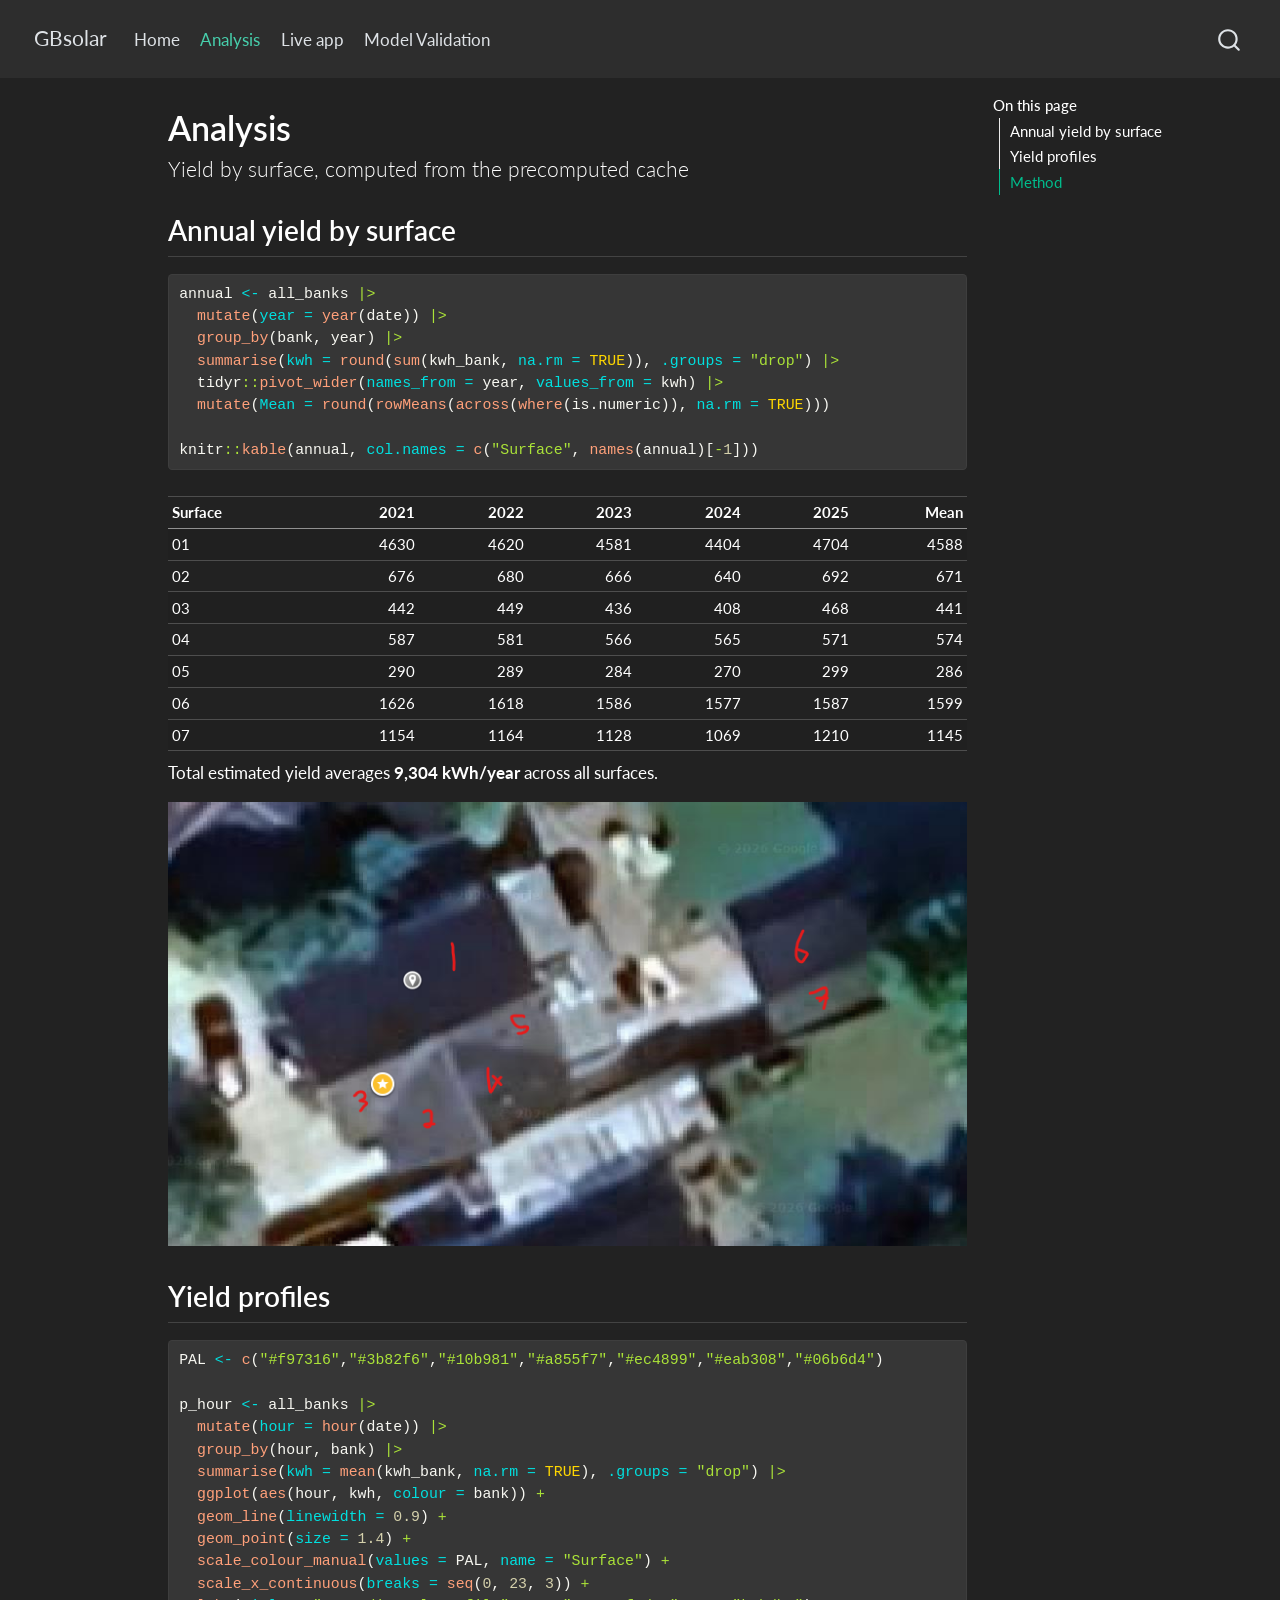
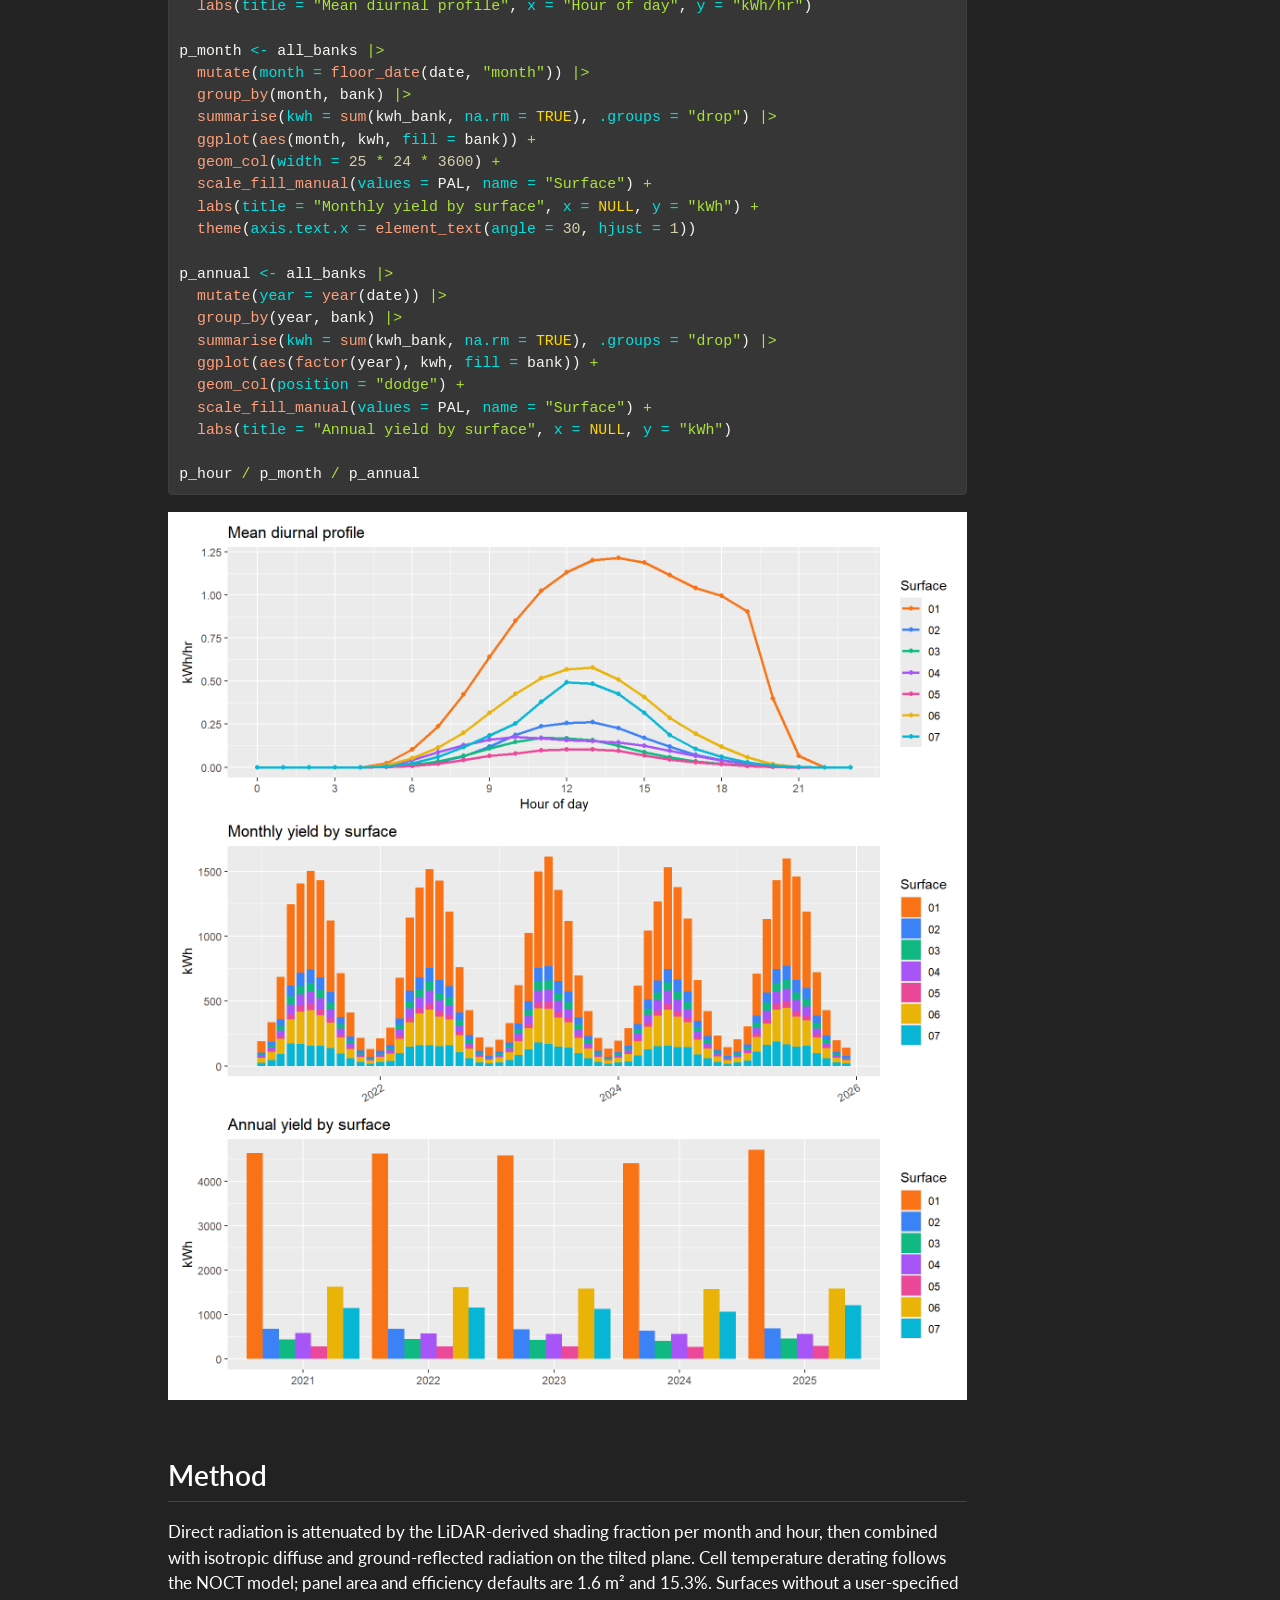
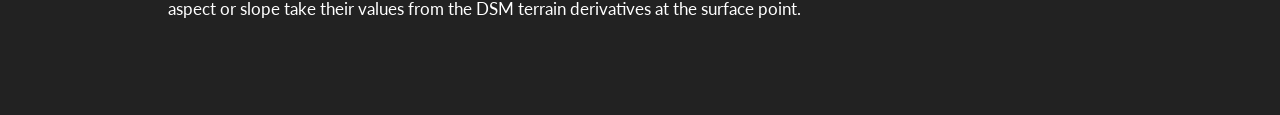
==== analysis.html @ 6edd5e66 "Built site for gh-pages" ====
<!DOCTYPE html>
<html xmlns="http://www.w3.org/1999/xhtml" lang="en" xml:lang="en"><head>

<meta charset="utf-8">
<meta name="generator" content="quarto-1.8.25">

<meta name="viewport" content="width=device-width, initial-scale=1.0, user-scalable=yes">


<title>Analysis – GBsolar</title>
<style>
code{white-space: pre-wrap;}
span.smallcaps{font-variant: small-caps;}
div.columns{display: flex; gap: min(4vw, 1.5em);}
div.column{flex: auto; overflow-x: auto;}
div.hanging-indent{margin-left: 1.5em; text-indent: -1.5em;}
ul.task-list{list-style: none;}
ul.task-list li input[type="checkbox"] {
  width: 0.8em;
  margin: 0 0.8em 0.2em -1em; /* quarto-specific, see https://github.com/quarto-dev/quarto-cli/issues/4556 */ 
  vertical-align: middle;
}
/* CSS for syntax highlighting */
html { -webkit-text-size-adjust: 100%; }
pre > code.sourceCode { white-space: pre; position: relative; }
pre > code.sourceCode > span { display: inline-block; line-height: 1.25; }
pre > code.sourceCode > span:empty { height: 1.2em; }
.sourceCode { overflow: visible; }
code.sourceCode > span { color: inherit; text-decoration: inherit; }
div.sourceCode { margin: 1em 0; }
pre.sourceCode { margin: 0; }
@media screen {
div.sourceCode { overflow: auto; }
}
@media print {
pre > code.sourceCode { white-space: pre-wrap; }
pre > code.sourceCode > span { text-indent: -5em; padding-left: 5em; }
}
pre.numberSource code
  { counter-reset: source-line 0; }
pre.numberSource code > span
  { position: relative; left: -4em; counter-increment: source-line; }
pre.numberSource code > span > a:first-child::before
  { content: counter(source-line);
    position: relative; left: -1em; text-align: right; vertical-align: baseline;
    border: none; display: inline-block;
    -webkit-touch-callout: none; -webkit-user-select: none;
    -khtml-user-select: none; -moz-user-select: none;
    -ms-user-select: none; user-select: none;
    padding: 0 4px; width: 4em;
  }
pre.numberSource { margin-left: 3em;  padding-left: 4px; }
div.sourceCode
  {   }
@media screen {
pre > code.sourceCode > span > a:first-child::before { text-decoration: underline; }
}
</style>


<script src="site_libs/quarto-nav/quarto-nav.js"></script>
<script src="site_libs/quarto-nav/headroom.min.js"></script>
<script src="site_libs/clipboard/clipboard.min.js"></script>
<script src="site_libs/quarto-search/autocomplete.umd.js"></script>
<script src="site_libs/quarto-search/fuse.min.js"></script>
<script src="site_libs/quarto-search/quarto-search.js"></script>
<meta name="quarto:offset" content="./">
<script src="site_libs/quarto-html/quarto.js" type="module"></script>
<script src="site_libs/quarto-html/tabsets/tabsets.js" type="module"></script>
<script src="site_libs/quarto-html/axe/axe-check.js" type="module"></script>
<script src="site_libs/quarto-html/popper.min.js"></script>
<script src="site_libs/quarto-html/tippy.umd.min.js"></script>
<script src="site_libs/quarto-html/anchor.min.js"></script>
<link href="site_libs/quarto-html/tippy.css" rel="stylesheet">
<link href="site_libs/quarto-html/quarto-syntax-highlighting-dark-707d8167ce6003fca903bfe2be84ab7f.css" rel="stylesheet" id="quarto-text-highlighting-styles">
<script src="site_libs/bootstrap/bootstrap.min.js"></script>
<link href="site_libs/bootstrap/bootstrap-icons.css" rel="stylesheet">
<link href="site_libs/bootstrap/bootstrap-c72ff888e19c609265736fd5c18e5ae4.min.css" rel="stylesheet" append-hash="true" id="quarto-bootstrap" data-mode="dark">
<script id="quarto-search-options" type="application/json">{
  "location": "navbar",
  "copy-button": false,
  "collapse-after": 3,
  "panel-placement": "end",
  "type": "overlay",
  "limit": 50,
  "keyboard-shortcut": [
    "f",
    "/",
    "s"
  ],
  "show-item-context": false,
  "language": {
    "search-no-results-text": "No results",
    "search-matching-documents-text": "matching documents",
    "search-copy-link-title": "Copy link to search",
    "search-hide-matches-text": "Hide additional matches",
    "search-more-match-text": "more match in this document",
    "search-more-matches-text": "more matches in this document",
    "search-clear-button-title": "Clear",
    "search-text-placeholder": "",
    "search-detached-cancel-button-title": "Cancel",
    "search-submit-button-title": "Submit",
    "search-label": "Search"
  }
}</script>


</head>

<body class="nav-fixed quarto-light">

<div id="quarto-search-results"></div>
  <header id="quarto-header" class="headroom fixed-top">
    <nav class="navbar navbar-expand-lg " data-bs-theme="dark">
      <div class="navbar-container container-fluid">
      <div class="navbar-brand-container mx-auto">
    <a href="./index.html" class="navbar-brand navbar-brand-logo">
    </a>
    <a class="navbar-brand" href="./index.html">
    <span class="navbar-title">GBsolar</span>
    </a>
  </div>
            <div id="quarto-search" class="" title="Search"></div>
          <button class="navbar-toggler" type="button" data-bs-toggle="collapse" data-bs-target="#navbarCollapse" aria-controls="navbarCollapse" role="menu" aria-expanded="false" aria-label="Toggle navigation" onclick="if (window.quartoToggleHeadroom) { window.quartoToggleHeadroom(); }">
  <span class="navbar-toggler-icon"></span>
</button>
          <div class="collapse navbar-collapse" id="navbarCollapse">
            <ul class="navbar-nav navbar-nav-scroll me-auto">
  <li class="nav-item">
    <a class="nav-link" href="./index.html"> 
<span class="menu-text">Home</span></a>
  </li>  
  <li class="nav-item">
    <a class="nav-link active" href="./analysis.html" aria-current="page"> 
<span class="menu-text">Analysis</span></a>
  </li>  
  <li class="nav-item">
    <a class="nav-link" href="./app.html"> 
<span class="menu-text">Live app</span></a>
  </li>  
  <li class="nav-item">
    <a class="nav-link" href="./validation.qmd"> 
<span class="menu-text">Model Validation</span></a>
  </li>  
</ul>
          </div> <!-- /navcollapse -->
            <div class="quarto-navbar-tools">
</div>
      </div> <!-- /container-fluid -->
    </nav>
</header>
<!-- content -->
<div id="quarto-content" class="quarto-container page-columns page-rows-contents page-layout-article page-navbar">
<!-- sidebar -->
<!-- margin-sidebar -->
    <div id="quarto-margin-sidebar" class="sidebar margin-sidebar">
        <nav id="TOC" role="doc-toc" class="toc-active">
    <h2 id="toc-title">On this page</h2>
   
  <ul class="collapse">
  <li><a href="#annual-yield-by-surface" id="toc-annual-yield-by-surface" class="nav-link active" data-scroll-target="#annual-yield-by-surface">Annual yield by surface</a></li>
  <li><a href="#yield-profiles" id="toc-yield-profiles" class="nav-link" data-scroll-target="#yield-profiles">Yield profiles</a></li>
  <li><a href="#method" id="toc-method" class="nav-link" data-scroll-target="#method">Method</a></li>
  </ul>
</nav>
    </div>
<!-- main -->
<main class="content" id="quarto-document-content">

<header id="title-block-header" class="quarto-title-block default">
<div class="quarto-title">
<h1 class="title">Analysis</h1>
<p class="subtitle lead">Yield by surface, computed from the precomputed cache</p>
</div>



<div class="quarto-title-meta">

    
  
    
  </div>
  


</header>


<section id="annual-yield-by-surface" class="level2">
<h2 class="anchored" data-anchor-id="annual-yield-by-surface">Annual yield by surface</h2>
<div class="cell">
<div class="code-copy-outer-scaffold"><div class="sourceCode cell-code" id="cb1"><pre class="sourceCode r code-with-copy"><code class="sourceCode r"><span id="cb1-1"><a href="#cb1-1" aria-hidden="true" tabindex="-1"></a>annual <span class="ot">&lt;-</span> all_banks <span class="sc">|&gt;</span></span>
<span id="cb1-2"><a href="#cb1-2" aria-hidden="true" tabindex="-1"></a>  <span class="fu">mutate</span>(<span class="at">year =</span> <span class="fu">year</span>(date)) <span class="sc">|&gt;</span></span>
<span id="cb1-3"><a href="#cb1-3" aria-hidden="true" tabindex="-1"></a>  <span class="fu">group_by</span>(bank, year) <span class="sc">|&gt;</span></span>
<span id="cb1-4"><a href="#cb1-4" aria-hidden="true" tabindex="-1"></a>  <span class="fu">summarise</span>(<span class="at">kwh =</span> <span class="fu">round</span>(<span class="fu">sum</span>(kwh_bank, <span class="at">na.rm =</span> <span class="cn">TRUE</span>)), <span class="at">.groups =</span> <span class="st">"drop"</span>) <span class="sc">|&gt;</span></span>
<span id="cb1-5"><a href="#cb1-5" aria-hidden="true" tabindex="-1"></a>  tidyr<span class="sc">::</span><span class="fu">pivot_wider</span>(<span class="at">names_from =</span> year, <span class="at">values_from =</span> kwh) <span class="sc">|&gt;</span></span>
<span id="cb1-6"><a href="#cb1-6" aria-hidden="true" tabindex="-1"></a>  <span class="fu">mutate</span>(<span class="at">Mean =</span> <span class="fu">round</span>(<span class="fu">rowMeans</span>(<span class="fu">across</span>(<span class="fu">where</span>(is.numeric)), <span class="at">na.rm =</span> <span class="cn">TRUE</span>)))</span>
<span id="cb1-7"><a href="#cb1-7" aria-hidden="true" tabindex="-1"></a></span>
<span id="cb1-8"><a href="#cb1-8" aria-hidden="true" tabindex="-1"></a>knitr<span class="sc">::</span><span class="fu">kable</span>(annual, <span class="at">col.names =</span> <span class="fu">c</span>(<span class="st">"Surface"</span>, <span class="fu">names</span>(annual)[<span class="sc">-</span><span class="dv">1</span>]))</span></code></pre></div><button title="Copy to Clipboard" class="code-copy-button"><i class="bi"></i></button></div>
<div class="cell-output-display">
<table class="caption-top table table-sm table-striped small">
<thead>
<tr class="header">
<th style="text-align: left;">Surface</th>
<th style="text-align: right;">2021</th>
<th style="text-align: right;">2022</th>
<th style="text-align: right;">2023</th>
<th style="text-align: right;">2024</th>
<th style="text-align: right;">2025</th>
<th style="text-align: right;">Mean</th>
</tr>
</thead>
<tbody>
<tr class="odd">
<td style="text-align: left;">01</td>
<td style="text-align: right;">4630</td>
<td style="text-align: right;">4620</td>
<td style="text-align: right;">4581</td>
<td style="text-align: right;">4404</td>
<td style="text-align: right;">4704</td>
<td style="text-align: right;">4588</td>
</tr>
<tr class="even">
<td style="text-align: left;">02</td>
<td style="text-align: right;">676</td>
<td style="text-align: right;">680</td>
<td style="text-align: right;">666</td>
<td style="text-align: right;">640</td>
<td style="text-align: right;">692</td>
<td style="text-align: right;">671</td>
</tr>
<tr class="odd">
<td style="text-align: left;">03</td>
<td style="text-align: right;">442</td>
<td style="text-align: right;">449</td>
<td style="text-align: right;">436</td>
<td style="text-align: right;">408</td>
<td style="text-align: right;">468</td>
<td style="text-align: right;">441</td>
</tr>
<tr class="even">
<td style="text-align: left;">04</td>
<td style="text-align: right;">587</td>
<td style="text-align: right;">581</td>
<td style="text-align: right;">566</td>
<td style="text-align: right;">565</td>
<td style="text-align: right;">571</td>
<td style="text-align: right;">574</td>
</tr>
<tr class="odd">
<td style="text-align: left;">05</td>
<td style="text-align: right;">290</td>
<td style="text-align: right;">289</td>
<td style="text-align: right;">284</td>
<td style="text-align: right;">270</td>
<td style="text-align: right;">299</td>
<td style="text-align: right;">286</td>
</tr>
<tr class="even">
<td style="text-align: left;">06</td>
<td style="text-align: right;">1626</td>
<td style="text-align: right;">1618</td>
<td style="text-align: right;">1586</td>
<td style="text-align: right;">1577</td>
<td style="text-align: right;">1587</td>
<td style="text-align: right;">1599</td>
</tr>
<tr class="odd">
<td style="text-align: left;">07</td>
<td style="text-align: right;">1154</td>
<td style="text-align: right;">1164</td>
<td style="text-align: right;">1128</td>
<td style="text-align: right;">1069</td>
<td style="text-align: right;">1210</td>
<td style="text-align: right;">1145</td>
</tr>
</tbody>
</table>
</div>
</div>
<p>Total estimated yield averages <strong>9,304 kWh/year</strong> across all surfaces.</p>
<p><img src="sites/bunbury/DAT/roof.png" class="img-fluid"></p>
</section>
<section id="yield-profiles" class="level2">
<h2 class="anchored" data-anchor-id="yield-profiles">Yield profiles</h2>
<div class="cell">
<div class="code-copy-outer-scaffold"><div class="sourceCode cell-code" id="cb2"><pre class="sourceCode r code-with-copy"><code class="sourceCode r"><span id="cb2-1"><a href="#cb2-1" aria-hidden="true" tabindex="-1"></a>PAL <span class="ot">&lt;-</span> <span class="fu">c</span>(<span class="st">"#f97316"</span>,<span class="st">"#3b82f6"</span>,<span class="st">"#10b981"</span>,<span class="st">"#a855f7"</span>,<span class="st">"#ec4899"</span>,<span class="st">"#eab308"</span>,<span class="st">"#06b6d4"</span>)</span>
<span id="cb2-2"><a href="#cb2-2" aria-hidden="true" tabindex="-1"></a></span>
<span id="cb2-3"><a href="#cb2-3" aria-hidden="true" tabindex="-1"></a>p_hour <span class="ot">&lt;-</span> all_banks <span class="sc">|&gt;</span></span>
<span id="cb2-4"><a href="#cb2-4" aria-hidden="true" tabindex="-1"></a>  <span class="fu">mutate</span>(<span class="at">hour =</span> <span class="fu">hour</span>(date)) <span class="sc">|&gt;</span></span>
<span id="cb2-5"><a href="#cb2-5" aria-hidden="true" tabindex="-1"></a>  <span class="fu">group_by</span>(hour, bank) <span class="sc">|&gt;</span></span>
<span id="cb2-6"><a href="#cb2-6" aria-hidden="true" tabindex="-1"></a>  <span class="fu">summarise</span>(<span class="at">kwh =</span> <span class="fu">mean</span>(kwh_bank, <span class="at">na.rm =</span> <span class="cn">TRUE</span>), <span class="at">.groups =</span> <span class="st">"drop"</span>) <span class="sc">|&gt;</span></span>
<span id="cb2-7"><a href="#cb2-7" aria-hidden="true" tabindex="-1"></a>  <span class="fu">ggplot</span>(<span class="fu">aes</span>(hour, kwh, <span class="at">colour =</span> bank)) <span class="sc">+</span></span>
<span id="cb2-8"><a href="#cb2-8" aria-hidden="true" tabindex="-1"></a>  <span class="fu">geom_line</span>(<span class="at">linewidth =</span> <span class="fl">0.9</span>) <span class="sc">+</span></span>
<span id="cb2-9"><a href="#cb2-9" aria-hidden="true" tabindex="-1"></a>  <span class="fu">geom_point</span>(<span class="at">size =</span> <span class="fl">1.4</span>) <span class="sc">+</span></span>
<span id="cb2-10"><a href="#cb2-10" aria-hidden="true" tabindex="-1"></a>  <span class="fu">scale_colour_manual</span>(<span class="at">values =</span> PAL, <span class="at">name =</span> <span class="st">"Surface"</span>) <span class="sc">+</span></span>
<span id="cb2-11"><a href="#cb2-11" aria-hidden="true" tabindex="-1"></a>  <span class="fu">scale_x_continuous</span>(<span class="at">breaks =</span> <span class="fu">seq</span>(<span class="dv">0</span>, <span class="dv">23</span>, <span class="dv">3</span>)) <span class="sc">+</span></span>
<span id="cb2-12"><a href="#cb2-12" aria-hidden="true" tabindex="-1"></a>  <span class="fu">labs</span>(<span class="at">title =</span> <span class="st">"Mean diurnal profile"</span>, <span class="at">x =</span> <span class="st">"Hour of day"</span>, <span class="at">y =</span> <span class="st">"kWh/hr"</span>)</span>
<span id="cb2-13"><a href="#cb2-13" aria-hidden="true" tabindex="-1"></a></span>
<span id="cb2-14"><a href="#cb2-14" aria-hidden="true" tabindex="-1"></a>p_month <span class="ot">&lt;-</span> all_banks <span class="sc">|&gt;</span></span>
<span id="cb2-15"><a href="#cb2-15" aria-hidden="true" tabindex="-1"></a>  <span class="fu">mutate</span>(<span class="at">month =</span> <span class="fu">floor_date</span>(date, <span class="st">"month"</span>)) <span class="sc">|&gt;</span></span>
<span id="cb2-16"><a href="#cb2-16" aria-hidden="true" tabindex="-1"></a>  <span class="fu">group_by</span>(month, bank) <span class="sc">|&gt;</span></span>
<span id="cb2-17"><a href="#cb2-17" aria-hidden="true" tabindex="-1"></a>  <span class="fu">summarise</span>(<span class="at">kwh =</span> <span class="fu">sum</span>(kwh_bank, <span class="at">na.rm =</span> <span class="cn">TRUE</span>), <span class="at">.groups =</span> <span class="st">"drop"</span>) <span class="sc">|&gt;</span></span>
<span id="cb2-18"><a href="#cb2-18" aria-hidden="true" tabindex="-1"></a>  <span class="fu">ggplot</span>(<span class="fu">aes</span>(month, kwh, <span class="at">fill =</span> bank)) <span class="sc">+</span></span>
<span id="cb2-19"><a href="#cb2-19" aria-hidden="true" tabindex="-1"></a>  <span class="fu">geom_col</span>(<span class="at">width =</span> <span class="dv">25</span> <span class="sc">*</span> <span class="dv">24</span> <span class="sc">*</span> <span class="dv">3600</span>) <span class="sc">+</span></span>
<span id="cb2-20"><a href="#cb2-20" aria-hidden="true" tabindex="-1"></a>  <span class="fu">scale_fill_manual</span>(<span class="at">values =</span> PAL, <span class="at">name =</span> <span class="st">"Surface"</span>) <span class="sc">+</span></span>
<span id="cb2-21"><a href="#cb2-21" aria-hidden="true" tabindex="-1"></a>  <span class="fu">labs</span>(<span class="at">title =</span> <span class="st">"Monthly yield by surface"</span>, <span class="at">x =</span> <span class="cn">NULL</span>, <span class="at">y =</span> <span class="st">"kWh"</span>) <span class="sc">+</span></span>
<span id="cb2-22"><a href="#cb2-22" aria-hidden="true" tabindex="-1"></a>  <span class="fu">theme</span>(<span class="at">axis.text.x =</span> <span class="fu">element_text</span>(<span class="at">angle =</span> <span class="dv">30</span>, <span class="at">hjust =</span> <span class="dv">1</span>))</span>
<span id="cb2-23"><a href="#cb2-23" aria-hidden="true" tabindex="-1"></a></span>
<span id="cb2-24"><a href="#cb2-24" aria-hidden="true" tabindex="-1"></a>p_annual <span class="ot">&lt;-</span> all_banks <span class="sc">|&gt;</span></span>
<span id="cb2-25"><a href="#cb2-25" aria-hidden="true" tabindex="-1"></a>  <span class="fu">mutate</span>(<span class="at">year =</span> <span class="fu">year</span>(date)) <span class="sc">|&gt;</span></span>
<span id="cb2-26"><a href="#cb2-26" aria-hidden="true" tabindex="-1"></a>  <span class="fu">group_by</span>(year, bank) <span class="sc">|&gt;</span></span>
<span id="cb2-27"><a href="#cb2-27" aria-hidden="true" tabindex="-1"></a>  <span class="fu">summarise</span>(<span class="at">kwh =</span> <span class="fu">sum</span>(kwh_bank, <span class="at">na.rm =</span> <span class="cn">TRUE</span>), <span class="at">.groups =</span> <span class="st">"drop"</span>) <span class="sc">|&gt;</span></span>
<span id="cb2-28"><a href="#cb2-28" aria-hidden="true" tabindex="-1"></a>  <span class="fu">ggplot</span>(<span class="fu">aes</span>(<span class="fu">factor</span>(year), kwh, <span class="at">fill =</span> bank)) <span class="sc">+</span></span>
<span id="cb2-29"><a href="#cb2-29" aria-hidden="true" tabindex="-1"></a>  <span class="fu">geom_col</span>(<span class="at">position =</span> <span class="st">"dodge"</span>) <span class="sc">+</span></span>
<span id="cb2-30"><a href="#cb2-30" aria-hidden="true" tabindex="-1"></a>  <span class="fu">scale_fill_manual</span>(<span class="at">values =</span> PAL, <span class="at">name =</span> <span class="st">"Surface"</span>) <span class="sc">+</span></span>
<span id="cb2-31"><a href="#cb2-31" aria-hidden="true" tabindex="-1"></a>  <span class="fu">labs</span>(<span class="at">title =</span> <span class="st">"Annual yield by surface"</span>, <span class="at">x =</span> <span class="cn">NULL</span>, <span class="at">y =</span> <span class="st">"kWh"</span>)</span>
<span id="cb2-32"><a href="#cb2-32" aria-hidden="true" tabindex="-1"></a></span>
<span id="cb2-33"><a href="#cb2-33" aria-hidden="true" tabindex="-1"></a>p_hour <span class="sc">/</span> p_month <span class="sc">/</span> p_annual</span></code></pre></div><button title="Copy to Clipboard" class="code-copy-button"><i class="bi"></i></button></div>
<div class="cell-output-display">
<div>
<figure class="figure">
<p><img src="analysis_files/figure-html/plots-1.png" class="img-fluid figure-img" width="864"></p>
</figure>
</div>
</div>
</div>
</section>
<section id="method" class="level2">
<h2 class="anchored" data-anchor-id="method">Method</h2>
<p>Direct radiation is attenuated by the LiDAR-derived shading fraction per month and hour, then combined with isotropic diffuse and ground-reflected radiation on the tilted plane. Cell temperature derating follows the NOCT model; panel area and efficiency defaults are 1.6 m² and 15.3%. Surfaces without a user-specified aspect or slope take their values from the DSM terrain derivatives at the surface point.</p>


</section>

</main> <!-- /main -->
<script id="quarto-html-after-body" type="application/javascript">
  window.document.addEventListener("DOMContentLoaded", function (event) {
    const icon = "";
    const anchorJS = new window.AnchorJS();
    anchorJS.options = {
      placement: 'right',
      icon: icon
    };
    anchorJS.add('.anchored');
    const isCodeAnnotation = (el) => {
      for (const clz of el.classList) {
        if (clz.startsWith('code-annotation-')) {                     
          return true;
        }
      }
      return false;
    }
    const onCopySuccess = function(e) {
      // button target
      const button = e.trigger;
      // don't keep focus
      button.blur();
      // flash "checked"
      button.classList.add('code-copy-button-checked');
      var currentTitle = button.getAttribute("title");
      button.setAttribute("title", "Copied!");
      let tooltip;
      if (window.bootstrap) {
        button.setAttribute("data-bs-toggle", "tooltip");
        button.setAttribute("data-bs-placement", "left");
        button.setAttribute("data-bs-title", "Copied!");
        tooltip = new bootstrap.Tooltip(button, 
          { trigger: "manual", 
            customClass: "code-copy-button-tooltip",
            offset: [0, -8]});
        tooltip.show();    
      }
      setTimeout(function() {
        if (tooltip) {
          tooltip.hide();
          button.removeAttribute("data-bs-title");
          button.removeAttribute("data-bs-toggle");
          button.removeAttribute("data-bs-placement");
        }
        button.setAttribute("title", currentTitle);
        button.classList.remove('code-copy-button-checked');
      }, 1000);
      // clear code selection
      e.clearSelection();
    }
    const getTextToCopy = function(trigger) {
      const outerScaffold = trigger.parentElement.cloneNode(true);
      const codeEl = outerScaffold.querySelector('code');
      for (const childEl of codeEl.children) {
        if (isCodeAnnotation(childEl)) {
          childEl.remove();
        }
      }
      return codeEl.innerText;
    }
    const clipboard = new window.ClipboardJS('.code-copy-button:not([data-in-quarto-modal])', {
      text: getTextToCopy
    });
    clipboard.on('success', onCopySuccess);
    if (window.document.getElementById('quarto-embedded-source-code-modal')) {
      const clipboardModal = new window.ClipboardJS('.code-copy-button[data-in-quarto-modal]', {
        text: getTextToCopy,
        container: window.document.getElementById('quarto-embedded-source-code-modal')
      });
      clipboardModal.on('success', onCopySuccess);
    }
      var localhostRegex = new RegExp(/^(?:http|https):\/\/localhost\:?[0-9]*\//);
      var mailtoRegex = new RegExp(/^mailto:/);
        var filterRegex = new RegExp('/' + window.location.host + '/');
      var isInternal = (href) => {
          return filterRegex.test(href) || localhostRegex.test(href) || mailtoRegex.test(href);
      }
      // Inspect non-navigation links and adorn them if external
     var links = window.document.querySelectorAll('a[href]:not(.nav-link):not(.navbar-brand):not(.toc-action):not(.sidebar-link):not(.sidebar-item-toggle):not(.pagination-link):not(.no-external):not([aria-hidden]):not(.dropdown-item):not(.quarto-navigation-tool):not(.about-link)');
      for (var i=0; i<links.length; i++) {
        const link = links[i];
        if (!isInternal(link.href)) {
          // undo the damage that might have been done by quarto-nav.js in the case of
          // links that we want to consider external
          if (link.dataset.originalHref !== undefined) {
            link.href = link.dataset.originalHref;
          }
        }
      }
    function tippyHover(el, contentFn, onTriggerFn, onUntriggerFn) {
      const config = {
        allowHTML: true,
        maxWidth: 500,
        delay: 100,
        arrow: false,
        appendTo: function(el) {
            return el.parentElement;
        },
        interactive: true,
        interactiveBorder: 10,
        theme: 'quarto',
        placement: 'bottom-start',
      };
      if (contentFn) {
        config.content = contentFn;
      }
      if (onTriggerFn) {
        config.onTrigger = onTriggerFn;
      }
      if (onUntriggerFn) {
        config.onUntrigger = onUntriggerFn;
      }
      window.tippy(el, config); 
    }
    const noterefs = window.document.querySelectorAll('a[role="doc-noteref"]');
    for (var i=0; i<noterefs.length; i++) {
      const ref = noterefs[i];
      tippyHover(ref, function() {
        // use id or data attribute instead here
        let href = ref.getAttribute('data-footnote-href') || ref.getAttribute('href');
        try { href = new URL(href).hash; } catch {}
        const id = href.replace(/^#\/?/, "");
        const note = window.document.getElementById(id);
        if (note) {
          return note.innerHTML;
        } else {
          return "";
        }
      });
    }
    const xrefs = window.document.querySelectorAll('a.quarto-xref');
    const processXRef = (id, note) => {
      // Strip column container classes
      const stripColumnClz = (el) => {
        el.classList.remove("page-full", "page-columns");
        if (el.children) {
          for (const child of el.children) {
            stripColumnClz(child);
          }
        }
      }
      stripColumnClz(note)
      if (id === null || id.startsWith('sec-')) {
        // Special case sections, only their first couple elements
        const container = document.createElement("div");
        if (note.children && note.children.length > 2) {
          container.appendChild(note.children[0].cloneNode(true));
          for (let i = 1; i < note.children.length; i++) {
            const child = note.children[i];
            if (child.tagName === "P" && child.innerText === "") {
              continue;
            } else {
              container.appendChild(child.cloneNode(true));
              break;
            }
          }
          if (window.Quarto?.typesetMath) {
            window.Quarto.typesetMath(container);
          }
          return container.innerHTML
        } else {
          if (window.Quarto?.typesetMath) {
            window.Quarto.typesetMath(note);
          }
          return note.innerHTML;
        }
      } else {
        // Remove any anchor links if they are present
        const anchorLink = note.querySelector('a.anchorjs-link');
        if (anchorLink) {
          anchorLink.remove();
        }
        if (window.Quarto?.typesetMath) {
          window.Quarto.typesetMath(note);
        }
        if (note.classList.contains("callout")) {
          return note.outerHTML;
        } else {
          return note.innerHTML;
        }
      }
    }
    for (var i=0; i<xrefs.length; i++) {
      const xref = xrefs[i];
      tippyHover(xref, undefined, function(instance) {
        instance.disable();
        let url = xref.getAttribute('href');
        let hash = undefined; 
        if (url.startsWith('#')) {
          hash = url;
        } else {
          try { hash = new URL(url).hash; } catch {}
        }
        if (hash) {
          const id = hash.replace(/^#\/?/, "");
          const note = window.document.getElementById(id);
          if (note !== null) {
            try {
              const html = processXRef(id, note.cloneNode(true));
              instance.setContent(html);
            } finally {
              instance.enable();
              instance.show();
            }
          } else {
            // See if we can fetch this
            fetch(url.split('#')[0])
            .then(res => res.text())
            .then(html => {
              const parser = new DOMParser();
              const htmlDoc = parser.parseFromString(html, "text/html");
              const note = htmlDoc.getElementById(id);
              if (note !== null) {
                const html = processXRef(id, note);
                instance.setContent(html);
              } 
            }).finally(() => {
              instance.enable();
              instance.show();
            });
          }
        } else {
          // See if we can fetch a full url (with no hash to target)
          // This is a special case and we should probably do some content thinning / targeting
          fetch(url)
          .then(res => res.text())
          .then(html => {
            const parser = new DOMParser();
            const htmlDoc = parser.parseFromString(html, "text/html");
            const note = htmlDoc.querySelector('main.content');
            if (note !== null) {
              // This should only happen for chapter cross references
              // (since there is no id in the URL)
              // remove the first header
              if (note.children.length > 0 && note.children[0].tagName === "HEADER") {
                note.children[0].remove();
              }
              const html = processXRef(null, note);
              instance.setContent(html);
            } 
          }).finally(() => {
            instance.enable();
            instance.show();
          });
        }
      }, function(instance) {
      });
    }
        let selectedAnnoteEl;
        const selectorForAnnotation = ( cell, annotation) => {
          let cellAttr = 'data-code-cell="' + cell + '"';
          let lineAttr = 'data-code-annotation="' +  annotation + '"';
          const selector = 'span[' + cellAttr + '][' + lineAttr + ']';
          return selector;
        }
        const selectCodeLines = (annoteEl) => {
          const doc = window.document;
          const targetCell = annoteEl.getAttribute("data-target-cell");
          const targetAnnotation = annoteEl.getAttribute("data-target-annotation");
          const annoteSpan = window.document.querySelector(selectorForAnnotation(targetCell, targetAnnotation));
          const lines = annoteSpan.getAttribute("data-code-lines").split(",");
          const lineIds = lines.map((line) => {
            return targetCell + "-" + line;
          })
          let top = null;
          let height = null;
          let parent = null;
          if (lineIds.length > 0) {
              //compute the position of the single el (top and bottom and make a div)
              const el = window.document.getElementById(lineIds[0]);
              top = el.offsetTop;
              height = el.offsetHeight;
              parent = el.parentElement.parentElement;
            if (lineIds.length > 1) {
              const lastEl = window.document.getElementById(lineIds[lineIds.length - 1]);
              const bottom = lastEl.offsetTop + lastEl.offsetHeight;
              height = bottom - top;
            }
            if (top !== null && height !== null && parent !== null) {
              // cook up a div (if necessary) and position it 
              let div = window.document.getElementById("code-annotation-line-highlight");
              if (div === null) {
                div = window.document.createElement("div");
                div.setAttribute("id", "code-annotation-line-highlight");
                div.style.position = 'absolute';
                parent.appendChild(div);
              }
              div.style.top = top - 2 + "px";
              div.style.height = height + 4 + "px";
              div.style.left = 0;
              let gutterDiv = window.document.getElementById("code-annotation-line-highlight-gutter");
              if (gutterDiv === null) {
                gutterDiv = window.document.createElement("div");
                gutterDiv.setAttribute("id", "code-annotation-line-highlight-gutter");
                gutterDiv.style.position = 'absolute';
                const codeCell = window.document.getElementById(targetCell);
                const gutter = codeCell.querySelector('.code-annotation-gutter');
                gutter.appendChild(gutterDiv);
              }
              gutterDiv.style.top = top - 2 + "px";
              gutterDiv.style.height = height + 4 + "px";
            }
            selectedAnnoteEl = annoteEl;
          }
        };
        const unselectCodeLines = () => {
          const elementsIds = ["code-annotation-line-highlight", "code-annotation-line-highlight-gutter"];
          elementsIds.forEach((elId) => {
            const div = window.document.getElementById(elId);
            if (div) {
              div.remove();
            }
          });
          selectedAnnoteEl = undefined;
        };
          // Handle positioning of the toggle
      window.addEventListener(
        "resize",
        throttle(() => {
          elRect = undefined;
          if (selectedAnnoteEl) {
            selectCodeLines(selectedAnnoteEl);
          }
        }, 10)
      );
      function throttle(fn, ms) {
      let throttle = false;
      let timer;
        return (...args) => {
          if(!throttle) { // first call gets through
              fn.apply(this, args);
              throttle = true;
          } else { // all the others get throttled
              if(timer) clearTimeout(timer); // cancel #2
              timer = setTimeout(() => {
                fn.apply(this, args);
                timer = throttle = false;
              }, ms);
          }
        };
      }
        // Attach click handler to the DT
        const annoteDls = window.document.querySelectorAll('dt[data-target-cell]');
        for (const annoteDlNode of annoteDls) {
          annoteDlNode.addEventListener('click', (event) => {
            const clickedEl = event.target;
            if (clickedEl !== selectedAnnoteEl) {
              unselectCodeLines();
              const activeEl = window.document.querySelector('dt[data-target-cell].code-annotation-active');
              if (activeEl) {
                activeEl.classList.remove('code-annotation-active');
              }
              selectCodeLines(clickedEl);
              clickedEl.classList.add('code-annotation-active');
            } else {
              // Unselect the line
              unselectCodeLines();
              clickedEl.classList.remove('code-annotation-active');
            }
          });
        }
    const findCites = (el) => {
      const parentEl = el.parentElement;
      if (parentEl) {
        const cites = parentEl.dataset.cites;
        if (cites) {
          return {
            el,
            cites: cites.split(' ')
          };
        } else {
          return findCites(el.parentElement)
        }
      } else {
        return undefined;
      }
    };
    var bibliorefs = window.document.querySelectorAll('a[role="doc-biblioref"]');
    for (var i=0; i<bibliorefs.length; i++) {
      const ref = bibliorefs[i];
      const citeInfo = findCites(ref);
      if (citeInfo) {
        tippyHover(citeInfo.el, function() {
          var popup = window.document.createElement('div');
          citeInfo.cites.forEach(function(cite) {
            var citeDiv = window.document.createElement('div');
            citeDiv.classList.add('hanging-indent');
            citeDiv.classList.add('csl-entry');
            var biblioDiv = window.document.getElementById('ref-' + cite);
            if (biblioDiv) {
              citeDiv.innerHTML = biblioDiv.innerHTML;
            }
            popup.appendChild(citeDiv);
          });
          return popup.innerHTML;
        });
      }
    }
  });
  </script>
</div> <!-- /content -->




</body></html>
---- site_libs/quarto-html/tippy.css ----
.tippy-box[data-animation=fade][data-state=hidden]{opacity:0}[data-tippy-root]{max-width:calc(100vw - 10px)}.tippy-box{position:relative;background-color:#333;color:#fff;border-radius:4px;font-size:14px;line-height:1.4;white-space:normal;outline:0;transition-property:transform,visibility,opacity}.tippy-box[data-placement^=top]>.tippy-arrow{bottom:0}.tippy-box[data-placement^=top]>.tippy-arrow:before{bottom:-7px;left:0;border-width:8px 8px 0;border-top-color:initial;transform-origin:center top}.tippy-box[data-placement^=bottom]>.tippy-arrow{top:0}.tippy-box[data-placement^=bottom]>.tippy-arrow:before{top:-7px;left:0;border-width:0 8px 8px;border-bottom-color:initial;transform-origin:center bottom}.tippy-box[data-placement^=left]>.tippy-arrow{right:0}.tippy-box[data-placement^=left]>.tippy-arrow:before{border-width:8px 0 8px 8px;border-left-color:initial;right:-7px;transform-origin:center left}.tippy-box[data-placement^=right]>.tippy-arrow{left:0}.tippy-box[data-placement^=right]>.tippy-arrow:before{left:-7px;border-width:8px 8px 8px 0;border-right-color:initial;transform-origin:center right}.tippy-box[data-inertia][data-state=visible]{transition-timing-function:cubic-bezier(.54,1.5,.38,1.11)}.tippy-arrow{width:16px;height:16px;color:#333}.tippy-arrow:before{content:"";position:absolute;border-color:transparent;border-style:solid}.tippy-content{position:relative;padding:5px 9px;z-index:1}
---- site_libs/quarto-html/quarto-syntax-highlighting-dark-707d8167ce6003fca903bfe2be84ab7f.css ----
/* quarto syntax highlight colors */
:root {
  --quarto-hl-al-color: #f07178;
  --quarto-hl-an-color: #d4d0ab;
  --quarto-hl-at-color: #00e0e0;
  --quarto-hl-bn-color: #d4d0ab;
  --quarto-hl-bu-color: #abe338;
  --quarto-hl-ch-color: #abe338;
  --quarto-hl-co-color: #f8f8f2;
  --quarto-hl-cv-color: #ffd700;
  --quarto-hl-cn-color: #ffd700;
  --quarto-hl-cf-color: #ffa07a;
  --quarto-hl-dt-color: #ffa07a;
  --quarto-hl-dv-color: #d4d0ab;
  --quarto-hl-do-color: #f8f8f2;
  --quarto-hl-er-color: #f07178;
  --quarto-hl-ex-color: #00e0e0;
  --quarto-hl-fl-color: #d4d0ab;
  --quarto-hl-fu-color: #ffa07a;
  --quarto-hl-im-color: #abe338;
  --quarto-hl-in-color: #d4d0ab;
  --quarto-hl-kw-color: #ffa07a;
  --quarto-hl-op-color: #ffa07a;
  --quarto-hl-ot-color: #00e0e0;
  --quarto-hl-pp-color: #dcc6e0;
  --quarto-hl-re-color: #00e0e0;
  --quarto-hl-sc-color: #abe338;
  --quarto-hl-ss-color: #abe338;
  --quarto-hl-st-color: #abe338;
  --quarto-hl-va-color: #00e0e0;
  --quarto-hl-vs-color: #abe338;
  --quarto-hl-wa-color: #dcc6e0;
}

/* other quarto variables */
:root {
  --quarto-font-monospace: SFMono-Regular, Menlo, Monaco, Consolas, "Liberation Mono", "Courier New", monospace;
}

/* syntax highlight based on Pandoc's rules */
pre > code.sourceCode > span {
  color: #f8f8f2;
}

code.sourceCode > span {
  color: #f8f8f2;
}

div.sourceCode,
div.sourceCode pre.sourceCode {
  color: #f8f8f2;
}

/* Normal */
code span {
  color: #f8f8f2;
}

/* Alert */
code span.al {
  color: #f07178;
}

/* Annotation */
code span.an {
  color: #d4d0ab;
}

/* Attribute */
code span.at {
  color: #00e0e0;
}

/* BaseN */
code span.bn {
  color: #d4d0ab;
}

/* BuiltIn */
code span.bu {
  color: #abe338;
}

/* ControlFlow */
code span.cf {
  font-weight: bold;
  color: #ffa07a;
}

/* Char */
code span.ch {
  color: #abe338;
}

/* Constant */
code span.cn {
  color: #ffd700;
}

/* Comment */
code span.co {
  font-style: italic;
  color: #f8f8f2;
}

/* CommentVar */
code span.cv {
  color: #ffd700;
}

/* Documentation */
code span.do {
  color: #f8f8f2;
}

/* DataType */
code span.dt {
  color: #ffa07a;
}

/* DecVal */
code span.dv {
  color: #d4d0ab;
}

/* Error */
code span.er {
  color: #f07178;
  text-decoration: underline;
}

/* Extension */
code span.ex {
  font-weight: bold;
  color: #00e0e0;
}

/* Float */
code span.fl {
  color: #d4d0ab;
}

/* Function */
code span.fu {
  color: #ffa07a;
}

/* Import */
code span.im {
  color: #abe338;
}

/* Information */
code span.in {
  color: #d4d0ab;
}

/* Keyword */
code span.kw {
  font-weight: bold;
  color: #ffa07a;
}

/* Operator */
code span.op {
  color: #ffa07a;
}

/* Other */
code span.ot {
  color: #00e0e0;
}

/* Preprocessor */
code span.pp {
  color: #dcc6e0;
}

/* RegionMarker */
code span.re {
  background-color: #f8f8f2;
  color: #00e0e0;
}

/* SpecialChar */
code span.sc {
  color: #abe338;
}

/* SpecialString */
code span.ss {
  color: #abe338;
}

/* String */
code span.st {
  color: #abe338;
}

/* Variable */
code span.va {
  color: #00e0e0;
}

/* VerbatimString */
code span.vs {
  color: #abe338;
}

/* Warning */
code span.wa {
  color: #dcc6e0;
}

.prevent-inlining {
  content: "</";
}

/*# sourceMappingURL=f5ab3bb6f5ded8da9f12dd3a91d3da26.css.map */
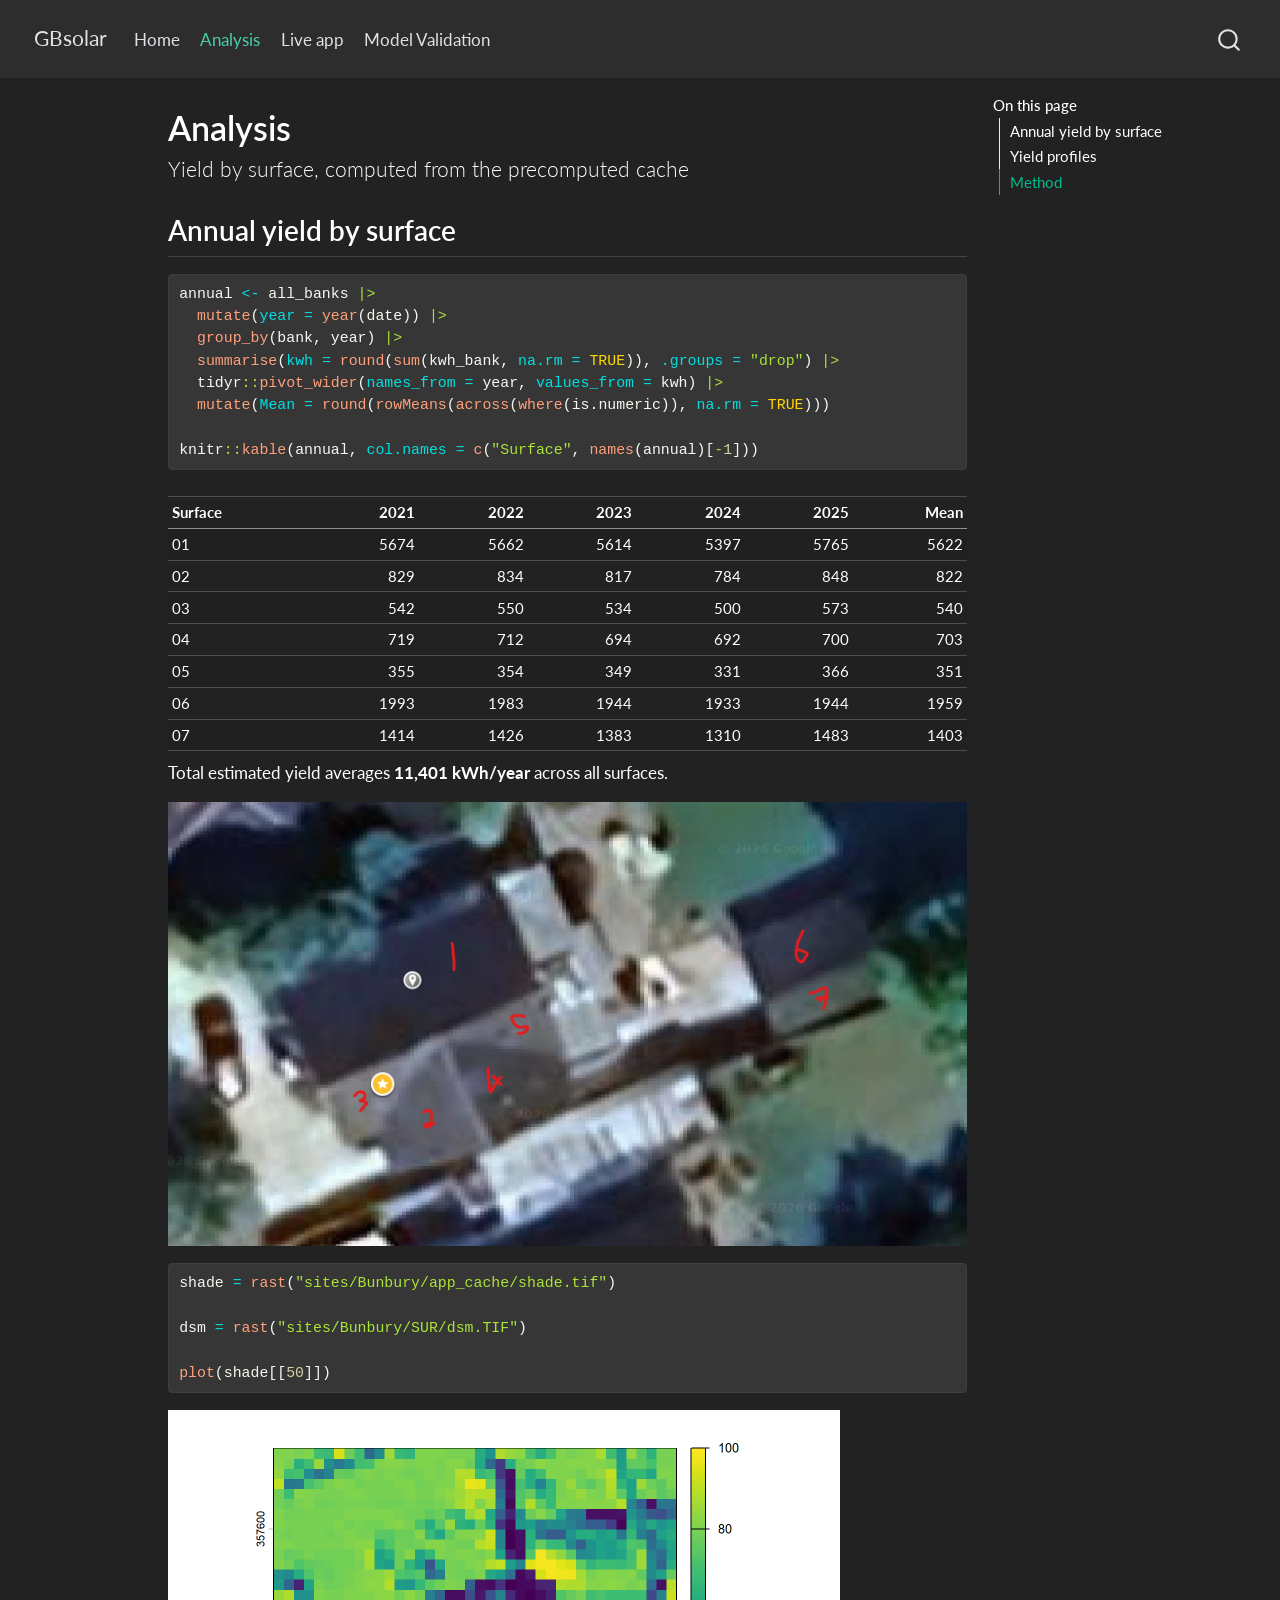
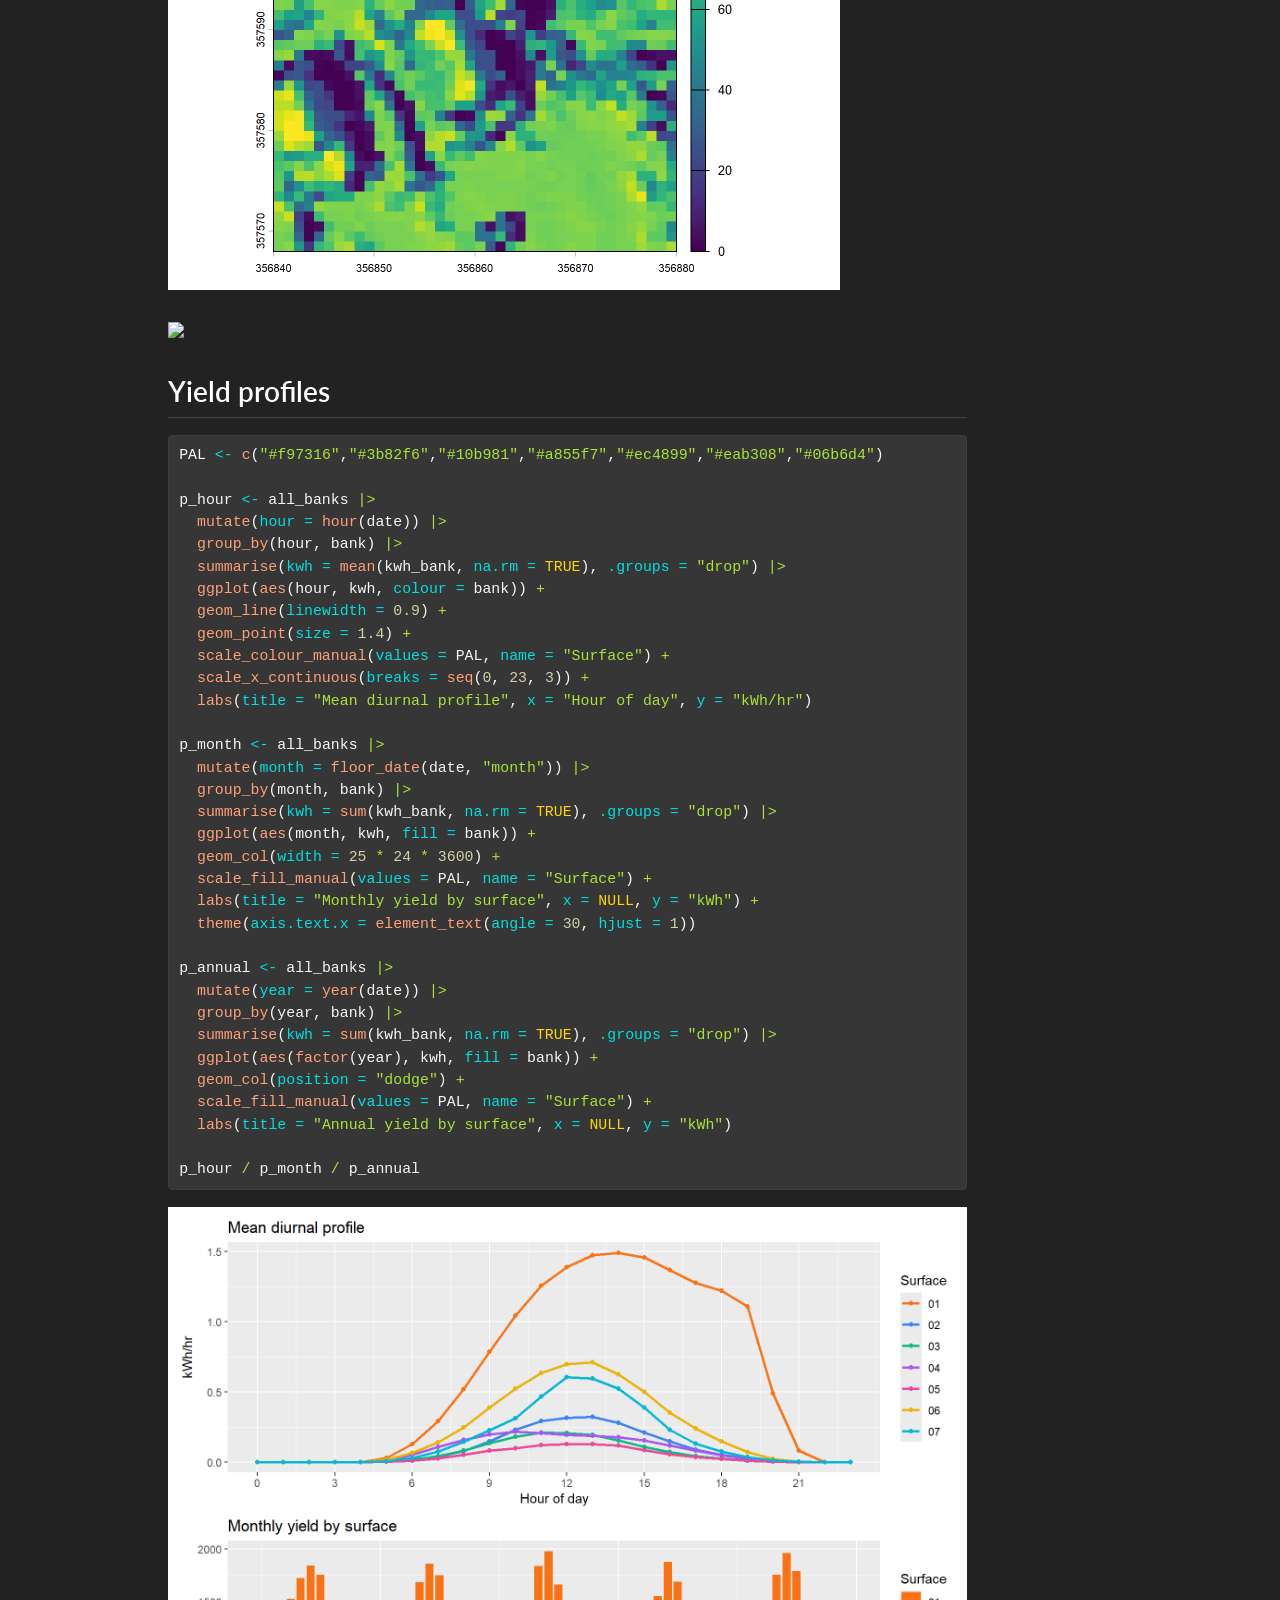
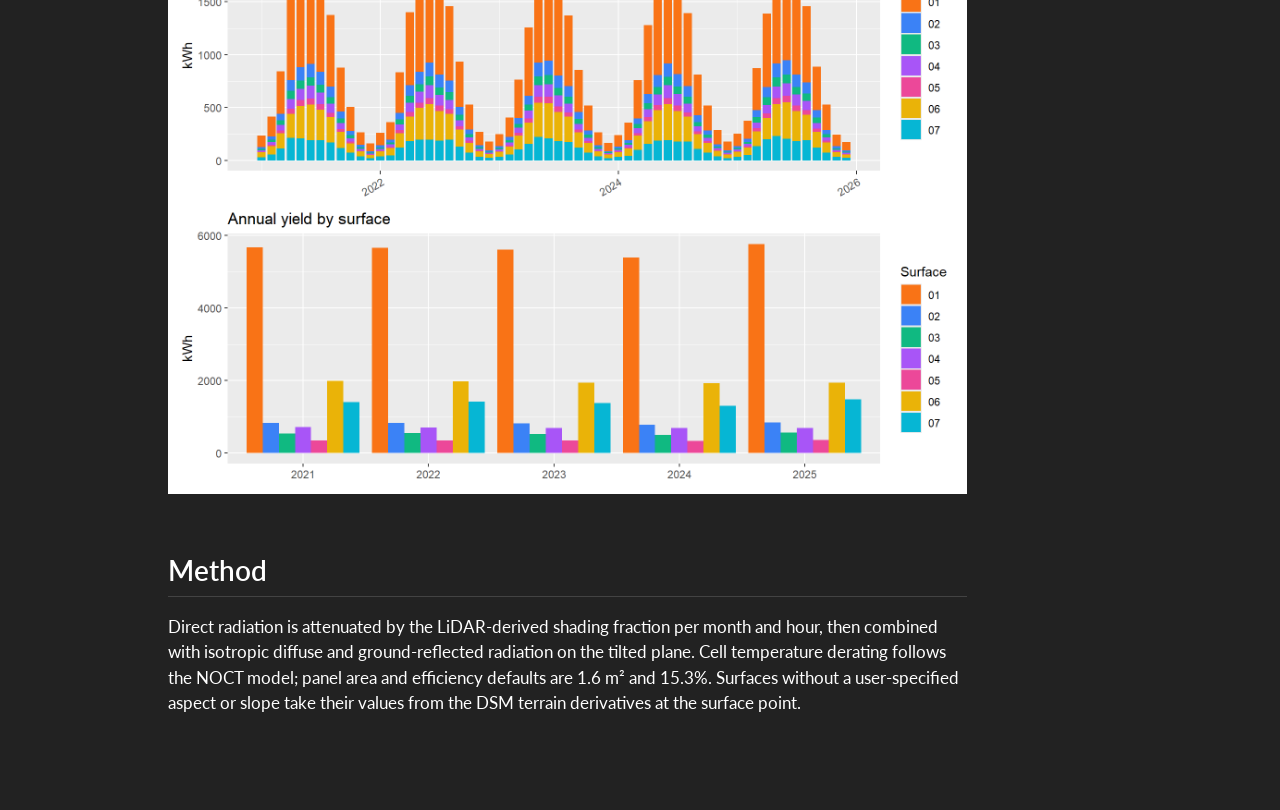
==== commit be3ea999: "Built site for gh-pages" ====
--- a/analysis.html
+++ b/analysis.html
@@ -214,110 +214,125 @@
 <tbody>
 <tr class="odd">
 <td style="text-align: left;">01</td>
-<td style="text-align: right;">4630</td>
-<td style="text-align: right;">4620</td>
-<td style="text-align: right;">4581</td>
-<td style="text-align: right;">4404</td>
-<td style="text-align: right;">4704</td>
-<td style="text-align: right;">4588</td>
+<td style="text-align: right;">5674</td>
+<td style="text-align: right;">5662</td>
+<td style="text-align: right;">5614</td>
+<td style="text-align: right;">5397</td>
+<td style="text-align: right;">5765</td>
+<td style="text-align: right;">5622</td>
 </tr>
 <tr class="even">
 <td style="text-align: left;">02</td>
-<td style="text-align: right;">676</td>
-<td style="text-align: right;">680</td>
-<td style="text-align: right;">666</td>
-<td style="text-align: right;">640</td>
-<td style="text-align: right;">692</td>
-<td style="text-align: right;">671</td>
+<td style="text-align: right;">829</td>
+<td style="text-align: right;">834</td>
+<td style="text-align: right;">817</td>
+<td style="text-align: right;">784</td>
+<td style="text-align: right;">848</td>
+<td style="text-align: right;">822</td>
 </tr>
 <tr class="odd">
 <td style="text-align: left;">03</td>
-<td style="text-align: right;">442</td>
-<td style="text-align: right;">449</td>
-<td style="text-align: right;">436</td>
-<td style="text-align: right;">408</td>
-<td style="text-align: right;">468</td>
-<td style="text-align: right;">441</td>
+<td style="text-align: right;">542</td>
+<td style="text-align: right;">550</td>
+<td style="text-align: right;">534</td>
+<td style="text-align: right;">500</td>
+<td style="text-align: right;">573</td>
+<td style="text-align: right;">540</td>
 </tr>
 <tr class="even">
 <td style="text-align: left;">04</td>
-<td style="text-align: right;">587</td>
-<td style="text-align: right;">581</td>
-<td style="text-align: right;">566</td>
-<td style="text-align: right;">565</td>
-<td style="text-align: right;">571</td>
-<td style="text-align: right;">574</td>
+<td style="text-align: right;">719</td>
+<td style="text-align: right;">712</td>
+<td style="text-align: right;">694</td>
+<td style="text-align: right;">692</td>
+<td style="text-align: right;">700</td>
+<td style="text-align: right;">703</td>
 </tr>
 <tr class="odd">
 <td style="text-align: left;">05</td>
-<td style="text-align: right;">290</td>
-<td style="text-align: right;">289</td>
-<td style="text-align: right;">284</td>
-<td style="text-align: right;">270</td>
-<td style="text-align: right;">299</td>
-<td style="text-align: right;">286</td>
+<td style="text-align: right;">355</td>
+<td style="text-align: right;">354</td>
+<td style="text-align: right;">349</td>
+<td style="text-align: right;">331</td>
+<td style="text-align: right;">366</td>
+<td style="text-align: right;">351</td>
 </tr>
 <tr class="even">
 <td style="text-align: left;">06</td>
-<td style="text-align: right;">1626</td>
-<td style="text-align: right;">1618</td>
-<td style="text-align: right;">1586</td>
-<td style="text-align: right;">1577</td>
-<td style="text-align: right;">1587</td>
-<td style="text-align: right;">1599</td>
+<td style="text-align: right;">1993</td>
+<td style="text-align: right;">1983</td>
+<td style="text-align: right;">1944</td>
+<td style="text-align: right;">1933</td>
+<td style="text-align: right;">1944</td>
+<td style="text-align: right;">1959</td>
 </tr>
 <tr class="odd">
 <td style="text-align: left;">07</td>
-<td style="text-align: right;">1154</td>
-<td style="text-align: right;">1164</td>
-<td style="text-align: right;">1128</td>
-<td style="text-align: right;">1069</td>
-<td style="text-align: right;">1210</td>
-<td style="text-align: right;">1145</td>
+<td style="text-align: right;">1414</td>
+<td style="text-align: right;">1426</td>
+<td style="text-align: right;">1383</td>
+<td style="text-align: right;">1310</td>
+<td style="text-align: right;">1483</td>
+<td style="text-align: right;">1403</td>
 </tr>
 </tbody>
 </table>
 </div>
 </div>
-<p>Total estimated yield averages <strong>9,304 kWh/year</strong> across all surfaces.</p>
+<p>Total estimated yield averages <strong>11,401 kWh/year</strong> across all surfaces.</p>
 <p><img src="sites/bunbury/DAT/roof.png" class="img-fluid"></p>
+<div class="cell">
+<div class="code-copy-outer-scaffold"><div class="sourceCode cell-code" id="cb2"><pre class="sourceCode r code-with-copy"><code class="sourceCode r"><span id="cb2-1"><a href="#cb2-1" aria-hidden="true" tabindex="-1"></a>shade <span class="ot">=</span> <span class="fu">rast</span>(<span class="st">"sites/Bunbury/app_cache/shade.tif"</span>)</span>
+<span id="cb2-2"><a href="#cb2-2" aria-hidden="true" tabindex="-1"></a></span>
+<span id="cb2-3"><a href="#cb2-3" aria-hidden="true" tabindex="-1"></a>dsm <span class="ot">=</span> <span class="fu">rast</span>(<span class="st">"sites/Bunbury/SUR/dsm.TIF"</span>)</span>
+<span id="cb2-4"><a href="#cb2-4" aria-hidden="true" tabindex="-1"></a></span>
+<span id="cb2-5"><a href="#cb2-5" aria-hidden="true" tabindex="-1"></a><span class="fu">plot</span>(shade[[<span class="dv">50</span>]])</span></code></pre></div><button title="Copy to Clipboard" class="code-copy-button"><i class="bi"></i></button></div>
+<div class="cell-output-display">
+<div>
+<figure class="figure">
+<p><img src="analysis_files/figure-html/unnamed-chunk-1-1.png" class="img-fluid figure-img" width="672"></p>
+</figure>
+</div>
+</div>
+</div>
+<p><img src="app/cache/shade.tif" class="img-fluid"></p>
 </section>
 <section id="yield-profiles" class="level2">
 <h2 class="anchored" data-anchor-id="yield-profiles">Yield profiles</h2>
 <div class="cell">
-<div class="code-copy-outer-scaffold"><div class="sourceCode cell-code" id="cb2"><pre class="sourceCode r code-with-copy"><code class="sourceCode r"><span id="cb2-1"><a href="#cb2-1" aria-hidden="true" tabindex="-1"></a>PAL <span class="ot">&lt;-</span> <span class="fu">c</span>(<span class="st">"#f97316"</span>,<span class="st">"#3b82f6"</span>,<span class="st">"#10b981"</span>,<span class="st">"#a855f7"</span>,<span class="st">"#ec4899"</span>,<span class="st">"#eab308"</span>,<span class="st">"#06b6d4"</span>)</span>
-<span id="cb2-2"><a href="#cb2-2" aria-hidden="true" tabindex="-1"></a></span>
-<span id="cb2-3"><a href="#cb2-3" aria-hidden="true" tabindex="-1"></a>p_hour <span class="ot">&lt;-</span> all_banks <span class="sc">|&gt;</span></span>
-<span id="cb2-4"><a href="#cb2-4" aria-hidden="true" tabindex="-1"></a>  <span class="fu">mutate</span>(<span class="at">hour =</span> <span class="fu">hour</span>(date)) <span class="sc">|&gt;</span></span>
-<span id="cb2-5"><a href="#cb2-5" aria-hidden="true" tabindex="-1"></a>  <span class="fu">group_by</span>(hour, bank) <span class="sc">|&gt;</span></span>
-<span id="cb2-6"><a href="#cb2-6" aria-hidden="true" tabindex="-1"></a>  <span class="fu">summarise</span>(<span class="at">kwh =</span> <span class="fu">mean</span>(kwh_bank, <span class="at">na.rm =</span> <span class="cn">TRUE</span>), <span class="at">.groups =</span> <span class="st">"drop"</span>) <span class="sc">|&gt;</span></span>
-<span id="cb2-7"><a href="#cb2-7" aria-hidden="true" tabindex="-1"></a>  <span class="fu">ggplot</span>(<span class="fu">aes</span>(hour, kwh, <span class="at">colour =</span> bank)) <span class="sc">+</span></span>
-<span id="cb2-8"><a href="#cb2-8" aria-hidden="true" tabindex="-1"></a>  <span class="fu">geom_line</span>(<span class="at">linewidth =</span> <span class="fl">0.9</span>) <span class="sc">+</span></span>
-<span id="cb2-9"><a href="#cb2-9" aria-hidden="true" tabindex="-1"></a>  <span class="fu">geom_point</span>(<span class="at">size =</span> <span class="fl">1.4</span>) <span class="sc">+</span></span>
-<span id="cb2-10"><a href="#cb2-10" aria-hidden="true" tabindex="-1"></a>  <span class="fu">scale_colour_manual</span>(<span class="at">values =</span> PAL, <span class="at">name =</span> <span class="st">"Surface"</span>) <span class="sc">+</span></span>
-<span id="cb2-11"><a href="#cb2-11" aria-hidden="true" tabindex="-1"></a>  <span class="fu">scale_x_continuous</span>(<span class="at">breaks =</span> <span class="fu">seq</span>(<span class="dv">0</span>, <span class="dv">23</span>, <span class="dv">3</span>)) <span class="sc">+</span></span>
-<span id="cb2-12"><a href="#cb2-12" aria-hidden="true" tabindex="-1"></a>  <span class="fu">labs</span>(<span class="at">title =</span> <span class="st">"Mean diurnal profile"</span>, <span class="at">x =</span> <span class="st">"Hour of day"</span>, <span class="at">y =</span> <span class="st">"kWh/hr"</span>)</span>
-<span id="cb2-13"><a href="#cb2-13" aria-hidden="true" tabindex="-1"></a></span>
-<span id="cb2-14"><a href="#cb2-14" aria-hidden="true" tabindex="-1"></a>p_month <span class="ot">&lt;-</span> all_banks <span class="sc">|&gt;</span></span>
-<span id="cb2-15"><a href="#cb2-15" aria-hidden="true" tabindex="-1"></a>  <span class="fu">mutate</span>(<span class="at">month =</span> <span class="fu">floor_date</span>(date, <span class="st">"month"</span>)) <span class="sc">|&gt;</span></span>
-<span id="cb2-16"><a href="#cb2-16" aria-hidden="true" tabindex="-1"></a>  <span class="fu">group_by</span>(month, bank) <span class="sc">|&gt;</span></span>
-<span id="cb2-17"><a href="#cb2-17" aria-hidden="true" tabindex="-1"></a>  <span class="fu">summarise</span>(<span class="at">kwh =</span> <span class="fu">sum</span>(kwh_bank, <span class="at">na.rm =</span> <span class="cn">TRUE</span>), <span class="at">.groups =</span> <span class="st">"drop"</span>) <span class="sc">|&gt;</span></span>
-<span id="cb2-18"><a href="#cb2-18" aria-hidden="true" tabindex="-1"></a>  <span class="fu">ggplot</span>(<span class="fu">aes</span>(month, kwh, <span class="at">fill =</span> bank)) <span class="sc">+</span></span>
-<span id="cb2-19"><a href="#cb2-19" aria-hidden="true" tabindex="-1"></a>  <span class="fu">geom_col</span>(<span class="at">width =</span> <span class="dv">25</span> <span class="sc">*</span> <span class="dv">24</span> <span class="sc">*</span> <span class="dv">3600</span>) <span class="sc">+</span></span>
-<span id="cb2-20"><a href="#cb2-20" aria-hidden="true" tabindex="-1"></a>  <span class="fu">scale_fill_manual</span>(<span class="at">values =</span> PAL, <span class="at">name =</span> <span class="st">"Surface"</span>) <span class="sc">+</span></span>
-<span id="cb2-21"><a href="#cb2-21" aria-hidden="true" tabindex="-1"></a>  <span class="fu">labs</span>(<span class="at">title =</span> <span class="st">"Monthly yield by surface"</span>, <span class="at">x =</span> <span class="cn">NULL</span>, <span class="at">y =</span> <span class="st">"kWh"</span>) <span class="sc">+</span></span>
-<span id="cb2-22"><a href="#cb2-22" aria-hidden="true" tabindex="-1"></a>  <span class="fu">theme</span>(<span class="at">axis.text.x =</span> <span class="fu">element_text</span>(<span class="at">angle =</span> <span class="dv">30</span>, <span class="at">hjust =</span> <span class="dv">1</span>))</span>
-<span id="cb2-23"><a href="#cb2-23" aria-hidden="true" tabindex="-1"></a></span>
-<span id="cb2-24"><a href="#cb2-24" aria-hidden="true" tabindex="-1"></a>p_annual <span class="ot">&lt;-</span> all_banks <span class="sc">|&gt;</span></span>
-<span id="cb2-25"><a href="#cb2-25" aria-hidden="true" tabindex="-1"></a>  <span class="fu">mutate</span>(<span class="at">year =</span> <span class="fu">year</span>(date)) <span class="sc">|&gt;</span></span>
-<span id="cb2-26"><a href="#cb2-26" aria-hidden="true" tabindex="-1"></a>  <span class="fu">group_by</span>(year, bank) <span class="sc">|&gt;</span></span>
-<span id="cb2-27"><a href="#cb2-27" aria-hidden="true" tabindex="-1"></a>  <span class="fu">summarise</span>(<span class="at">kwh =</span> <span class="fu">sum</span>(kwh_bank, <span class="at">na.rm =</span> <span class="cn">TRUE</span>), <span class="at">.groups =</span> <span class="st">"drop"</span>) <span class="sc">|&gt;</span></span>
-<span id="cb2-28"><a href="#cb2-28" aria-hidden="true" tabindex="-1"></a>  <span class="fu">ggplot</span>(<span class="fu">aes</span>(<span class="fu">factor</span>(year), kwh, <span class="at">fill =</span> bank)) <span class="sc">+</span></span>
-<span id="cb2-29"><a href="#cb2-29" aria-hidden="true" tabindex="-1"></a>  <span class="fu">geom_col</span>(<span class="at">position =</span> <span class="st">"dodge"</span>) <span class="sc">+</span></span>
-<span id="cb2-30"><a href="#cb2-30" aria-hidden="true" tabindex="-1"></a>  <span class="fu">scale_fill_manual</span>(<span class="at">values =</span> PAL, <span class="at">name =</span> <span class="st">"Surface"</span>) <span class="sc">+</span></span>
-<span id="cb2-31"><a href="#cb2-31" aria-hidden="true" tabindex="-1"></a>  <span class="fu">labs</span>(<span class="at">title =</span> <span class="st">"Annual yield by surface"</span>, <span class="at">x =</span> <span class="cn">NULL</span>, <span class="at">y =</span> <span class="st">"kWh"</span>)</span>
-<span id="cb2-32"><a href="#cb2-32" aria-hidden="true" tabindex="-1"></a></span>
-<span id="cb2-33"><a href="#cb2-33" aria-hidden="true" tabindex="-1"></a>p_hour <span class="sc">/</span> p_month <span class="sc">/</span> p_annual</span></code></pre></div><button title="Copy to Clipboard" class="code-copy-button"><i class="bi"></i></button></div>
+<div class="code-copy-outer-scaffold"><div class="sourceCode cell-code" id="cb3"><pre class="sourceCode r code-with-copy"><code class="sourceCode r"><span id="cb3-1"><a href="#cb3-1" aria-hidden="true" tabindex="-1"></a>PAL <span class="ot">&lt;-</span> <span class="fu">c</span>(<span class="st">"#f97316"</span>,<span class="st">"#3b82f6"</span>,<span class="st">"#10b981"</span>,<span class="st">"#a855f7"</span>,<span class="st">"#ec4899"</span>,<span class="st">"#eab308"</span>,<span class="st">"#06b6d4"</span>)</span>
+<span id="cb3-2"><a href="#cb3-2" aria-hidden="true" tabindex="-1"></a></span>
+<span id="cb3-3"><a href="#cb3-3" aria-hidden="true" tabindex="-1"></a>p_hour <span class="ot">&lt;-</span> all_banks <span class="sc">|&gt;</span></span>
+<span id="cb3-4"><a href="#cb3-4" aria-hidden="true" tabindex="-1"></a>  <span class="fu">mutate</span>(<span class="at">hour =</span> <span class="fu">hour</span>(date)) <span class="sc">|&gt;</span></span>
+<span id="cb3-5"><a href="#cb3-5" aria-hidden="true" tabindex="-1"></a>  <span class="fu">group_by</span>(hour, bank) <span class="sc">|&gt;</span></span>
+<span id="cb3-6"><a href="#cb3-6" aria-hidden="true" tabindex="-1"></a>  <span class="fu">summarise</span>(<span class="at">kwh =</span> <span class="fu">mean</span>(kwh_bank, <span class="at">na.rm =</span> <span class="cn">TRUE</span>), <span class="at">.groups =</span> <span class="st">"drop"</span>) <span class="sc">|&gt;</span></span>
+<span id="cb3-7"><a href="#cb3-7" aria-hidden="true" tabindex="-1"></a>  <span class="fu">ggplot</span>(<span class="fu">aes</span>(hour, kwh, <span class="at">colour =</span> bank)) <span class="sc">+</span></span>
+<span id="cb3-8"><a href="#cb3-8" aria-hidden="true" tabindex="-1"></a>  <span class="fu">geom_line</span>(<span class="at">linewidth =</span> <span class="fl">0.9</span>) <span class="sc">+</span></span>
+<span id="cb3-9"><a href="#cb3-9" aria-hidden="true" tabindex="-1"></a>  <span class="fu">geom_point</span>(<span class="at">size =</span> <span class="fl">1.4</span>) <span class="sc">+</span></span>
+<span id="cb3-10"><a href="#cb3-10" aria-hidden="true" tabindex="-1"></a>  <span class="fu">scale_colour_manual</span>(<span class="at">values =</span> PAL, <span class="at">name =</span> <span class="st">"Surface"</span>) <span class="sc">+</span></span>
+<span id="cb3-11"><a href="#cb3-11" aria-hidden="true" tabindex="-1"></a>  <span class="fu">scale_x_continuous</span>(<span class="at">breaks =</span> <span class="fu">seq</span>(<span class="dv">0</span>, <span class="dv">23</span>, <span class="dv">3</span>)) <span class="sc">+</span></span>
+<span id="cb3-12"><a href="#cb3-12" aria-hidden="true" tabindex="-1"></a>  <span class="fu">labs</span>(<span class="at">title =</span> <span class="st">"Mean diurnal profile"</span>, <span class="at">x =</span> <span class="st">"Hour of day"</span>, <span class="at">y =</span> <span class="st">"kWh/hr"</span>)</span>
+<span id="cb3-13"><a href="#cb3-13" aria-hidden="true" tabindex="-1"></a></span>
+<span id="cb3-14"><a href="#cb3-14" aria-hidden="true" tabindex="-1"></a>p_month <span class="ot">&lt;-</span> all_banks <span class="sc">|&gt;</span></span>
+<span id="cb3-15"><a href="#cb3-15" aria-hidden="true" tabindex="-1"></a>  <span class="fu">mutate</span>(<span class="at">month =</span> <span class="fu">floor_date</span>(date, <span class="st">"month"</span>)) <span class="sc">|&gt;</span></span>
+<span id="cb3-16"><a href="#cb3-16" aria-hidden="true" tabindex="-1"></a>  <span class="fu">group_by</span>(month, bank) <span class="sc">|&gt;</span></span>
+<span id="cb3-17"><a href="#cb3-17" aria-hidden="true" tabindex="-1"></a>  <span class="fu">summarise</span>(<span class="at">kwh =</span> <span class="fu">sum</span>(kwh_bank, <span class="at">na.rm =</span> <span class="cn">TRUE</span>), <span class="at">.groups =</span> <span class="st">"drop"</span>) <span class="sc">|&gt;</span></span>
+<span id="cb3-18"><a href="#cb3-18" aria-hidden="true" tabindex="-1"></a>  <span class="fu">ggplot</span>(<span class="fu">aes</span>(month, kwh, <span class="at">fill =</span> bank)) <span class="sc">+</span></span>
+<span id="cb3-19"><a href="#cb3-19" aria-hidden="true" tabindex="-1"></a>  <span class="fu">geom_col</span>(<span class="at">width =</span> <span class="dv">25</span> <span class="sc">*</span> <span class="dv">24</span> <span class="sc">*</span> <span class="dv">3600</span>) <span class="sc">+</span></span>
+<span id="cb3-20"><a href="#cb3-20" aria-hidden="true" tabindex="-1"></a>  <span class="fu">scale_fill_manual</span>(<span class="at">values =</span> PAL, <span class="at">name =</span> <span class="st">"Surface"</span>) <span class="sc">+</span></span>
+<span id="cb3-21"><a href="#cb3-21" aria-hidden="true" tabindex="-1"></a>  <span class="fu">labs</span>(<span class="at">title =</span> <span class="st">"Monthly yield by surface"</span>, <span class="at">x =</span> <span class="cn">NULL</span>, <span class="at">y =</span> <span class="st">"kWh"</span>) <span class="sc">+</span></span>
+<span id="cb3-22"><a href="#cb3-22" aria-hidden="true" tabindex="-1"></a>  <span class="fu">theme</span>(<span class="at">axis.text.x =</span> <span class="fu">element_text</span>(<span class="at">angle =</span> <span class="dv">30</span>, <span class="at">hjust =</span> <span class="dv">1</span>))</span>
+<span id="cb3-23"><a href="#cb3-23" aria-hidden="true" tabindex="-1"></a></span>
+<span id="cb3-24"><a href="#cb3-24" aria-hidden="true" tabindex="-1"></a>p_annual <span class="ot">&lt;-</span> all_banks <span class="sc">|&gt;</span></span>
+<span id="cb3-25"><a href="#cb3-25" aria-hidden="true" tabindex="-1"></a>  <span class="fu">mutate</span>(<span class="at">year =</span> <span class="fu">year</span>(date)) <span class="sc">|&gt;</span></span>
+<span id="cb3-26"><a href="#cb3-26" aria-hidden="true" tabindex="-1"></a>  <span class="fu">group_by</span>(year, bank) <span class="sc">|&gt;</span></span>
+<span id="cb3-27"><a href="#cb3-27" aria-hidden="true" tabindex="-1"></a>  <span class="fu">summarise</span>(<span class="at">kwh =</span> <span class="fu">sum</span>(kwh_bank, <span class="at">na.rm =</span> <span class="cn">TRUE</span>), <span class="at">.groups =</span> <span class="st">"drop"</span>) <span class="sc">|&gt;</span></span>
+<span id="cb3-28"><a href="#cb3-28" aria-hidden="true" tabindex="-1"></a>  <span class="fu">ggplot</span>(<span class="fu">aes</span>(<span class="fu">factor</span>(year), kwh, <span class="at">fill =</span> bank)) <span class="sc">+</span></span>
+<span id="cb3-29"><a href="#cb3-29" aria-hidden="true" tabindex="-1"></a>  <span class="fu">geom_col</span>(<span class="at">position =</span> <span class="st">"dodge"</span>) <span class="sc">+</span></span>
+<span id="cb3-30"><a href="#cb3-30" aria-hidden="true" tabindex="-1"></a>  <span class="fu">scale_fill_manual</span>(<span class="at">values =</span> PAL, <span class="at">name =</span> <span class="st">"Surface"</span>) <span class="sc">+</span></span>
+<span id="cb3-31"><a href="#cb3-31" aria-hidden="true" tabindex="-1"></a>  <span class="fu">labs</span>(<span class="at">title =</span> <span class="st">"Annual yield by surface"</span>, <span class="at">x =</span> <span class="cn">NULL</span>, <span class="at">y =</span> <span class="st">"kWh"</span>)</span>
+<span id="cb3-32"><a href="#cb3-32" aria-hidden="true" tabindex="-1"></a></span>
+<span id="cb3-33"><a href="#cb3-33" aria-hidden="true" tabindex="-1"></a>p_hour <span class="sc">/</span> p_month <span class="sc">/</span> p_annual</span></code></pre></div><button title="Copy to Clipboard" class="code-copy-button"><i class="bi"></i></button></div>
 <div class="cell-output-display">
 <div>
 <figure class="figure">
@@ -408,7 +423,7 @@
     }
       var localhostRegex = new RegExp(/^(?:http|https):\/\/localhost\:?[0-9]*\//);
       var mailtoRegex = new RegExp(/^mailto:/);
-        var filterRegex = new RegExp('/' + window.location.host + '/');
+        var filterRegex = new RegExp("https:\/\/BlaiseKelly\.github\.io\/GBsolar\/");
       var isInternal = (href) => {
           return filterRegex.test(href) || localhostRegex.test(href) || mailtoRegex.test(href);
       }
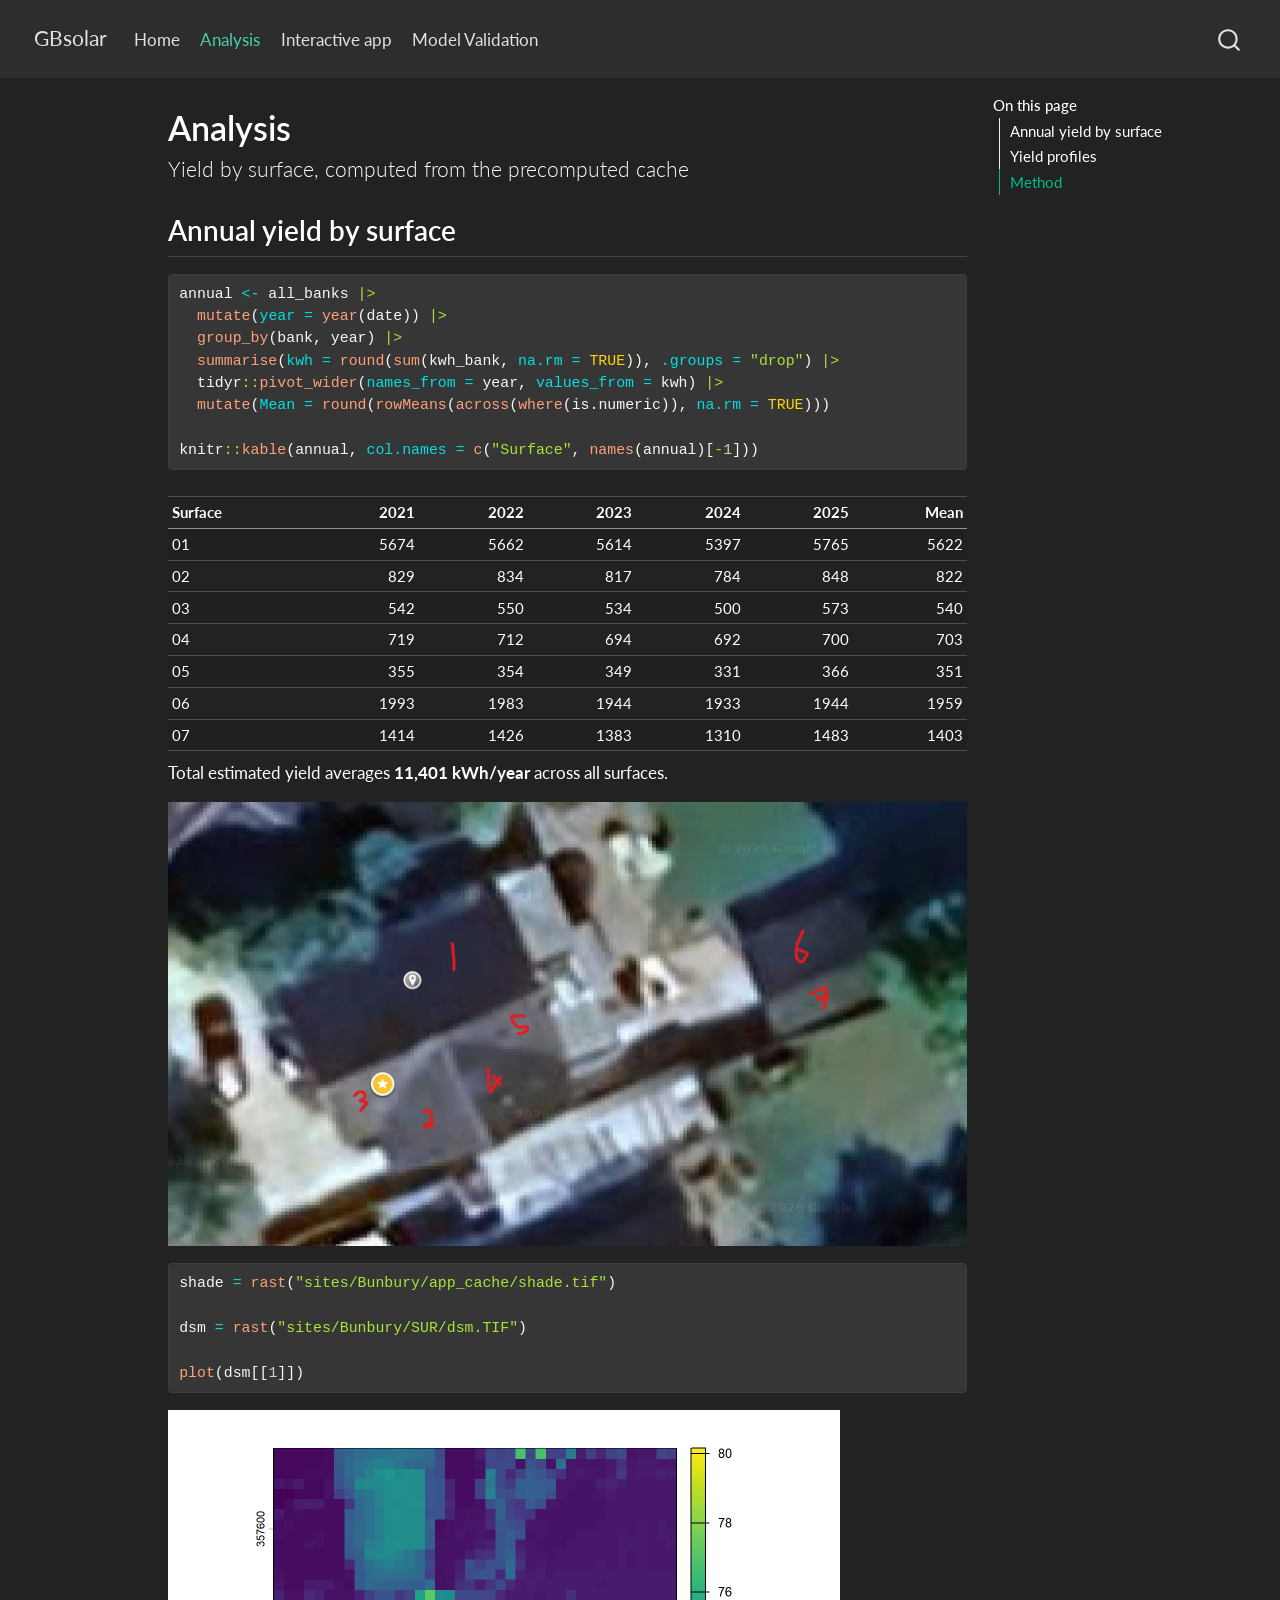
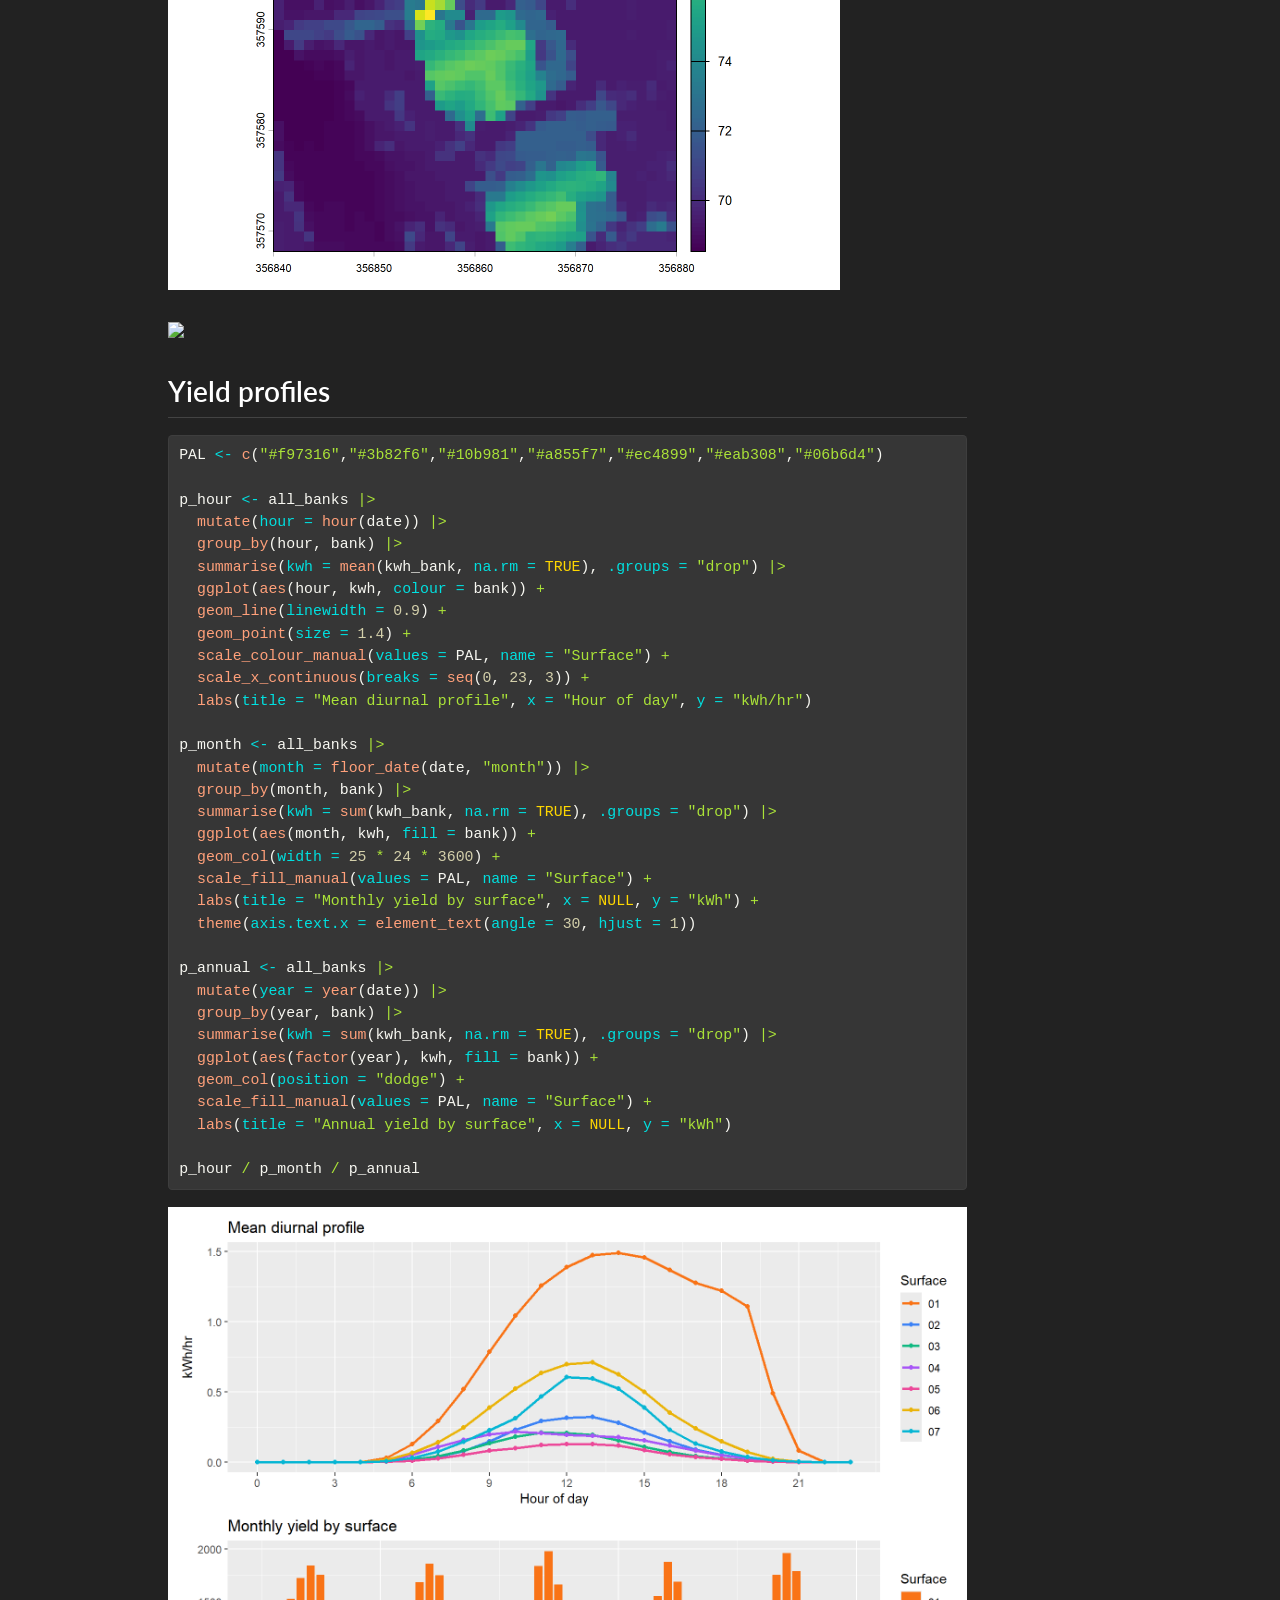
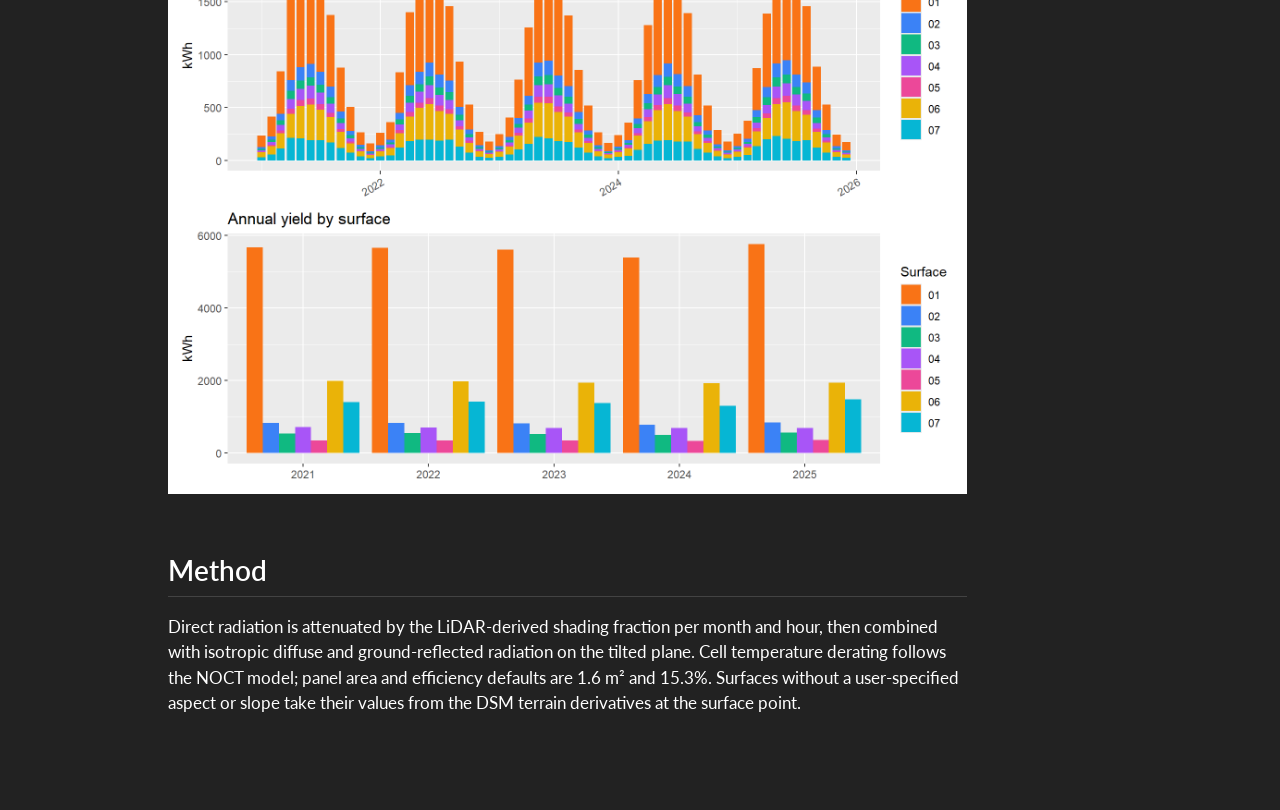
==== commit 8f95301f: "Built site for gh-pages" ====
--- a/analysis.html
+++ b/analysis.html
@@ -136,10 +136,10 @@
   </li>  
   <li class="nav-item">
     <a class="nav-link" href="./app.html"> 
-<span class="menu-text">Live app</span></a>
+<span class="menu-text">Interactive app</span></a>
   </li>  
   <li class="nav-item">
-    <a class="nav-link" href="./validation.qmd"> 
+    <a class="nav-link" href="./validation.html"> 
 <span class="menu-text">Model Validation</span></a>
   </li>  
 </ul>
@@ -286,7 +286,7 @@
 <span id="cb2-2"><a href="#cb2-2" aria-hidden="true" tabindex="-1"></a></span>
 <span id="cb2-3"><a href="#cb2-3" aria-hidden="true" tabindex="-1"></a>dsm <span class="ot">=</span> <span class="fu">rast</span>(<span class="st">"sites/Bunbury/SUR/dsm.TIF"</span>)</span>
 <span id="cb2-4"><a href="#cb2-4" aria-hidden="true" tabindex="-1"></a></span>
-<span id="cb2-5"><a href="#cb2-5" aria-hidden="true" tabindex="-1"></a><span class="fu">plot</span>(shade[[<span class="dv">50</span>]])</span></code></pre></div><button title="Copy to Clipboard" class="code-copy-button"><i class="bi"></i></button></div>
+<span id="cb2-5"><a href="#cb2-5" aria-hidden="true" tabindex="-1"></a><span class="fu">plot</span>(dsm[[<span class="dv">1</span>]])</span></code></pre></div><button title="Copy to Clipboard" class="code-copy-button"><i class="bi"></i></button></div>
 <div class="cell-output-display">
 <div>
 <figure class="figure">
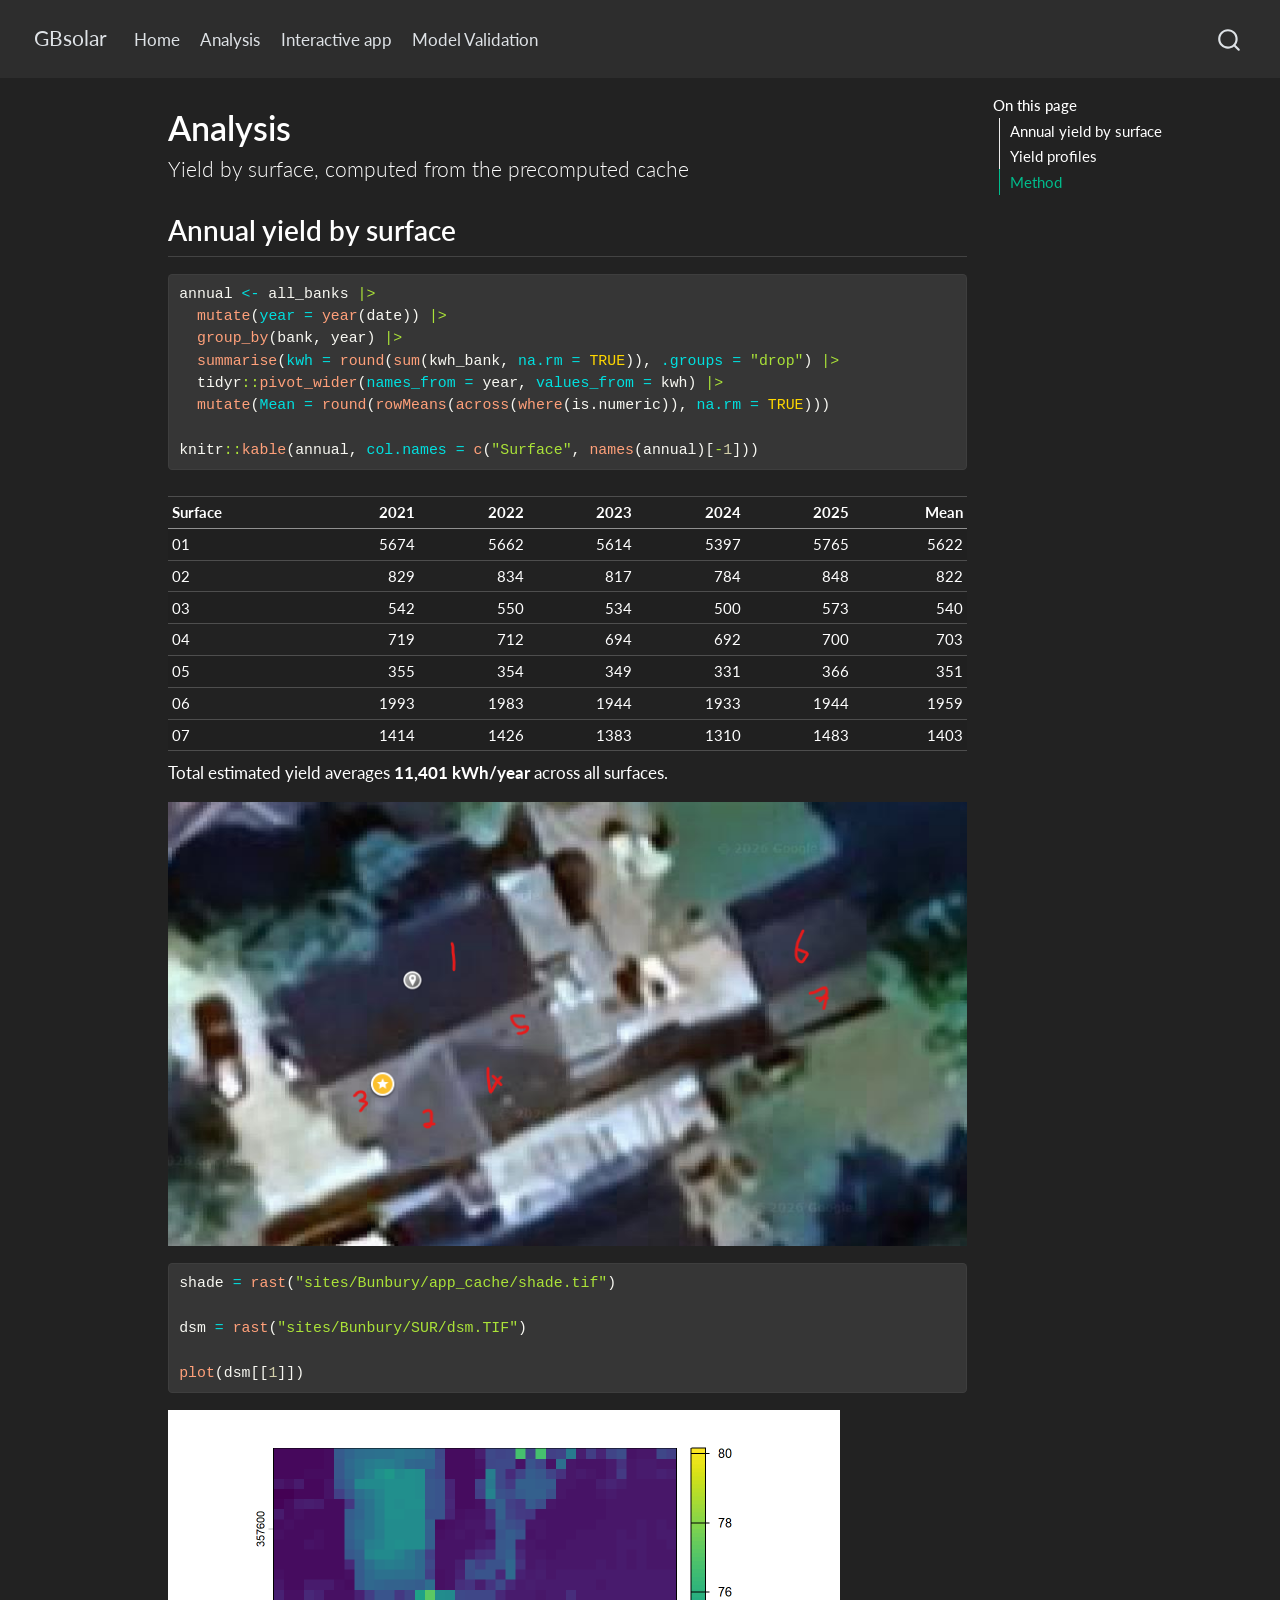
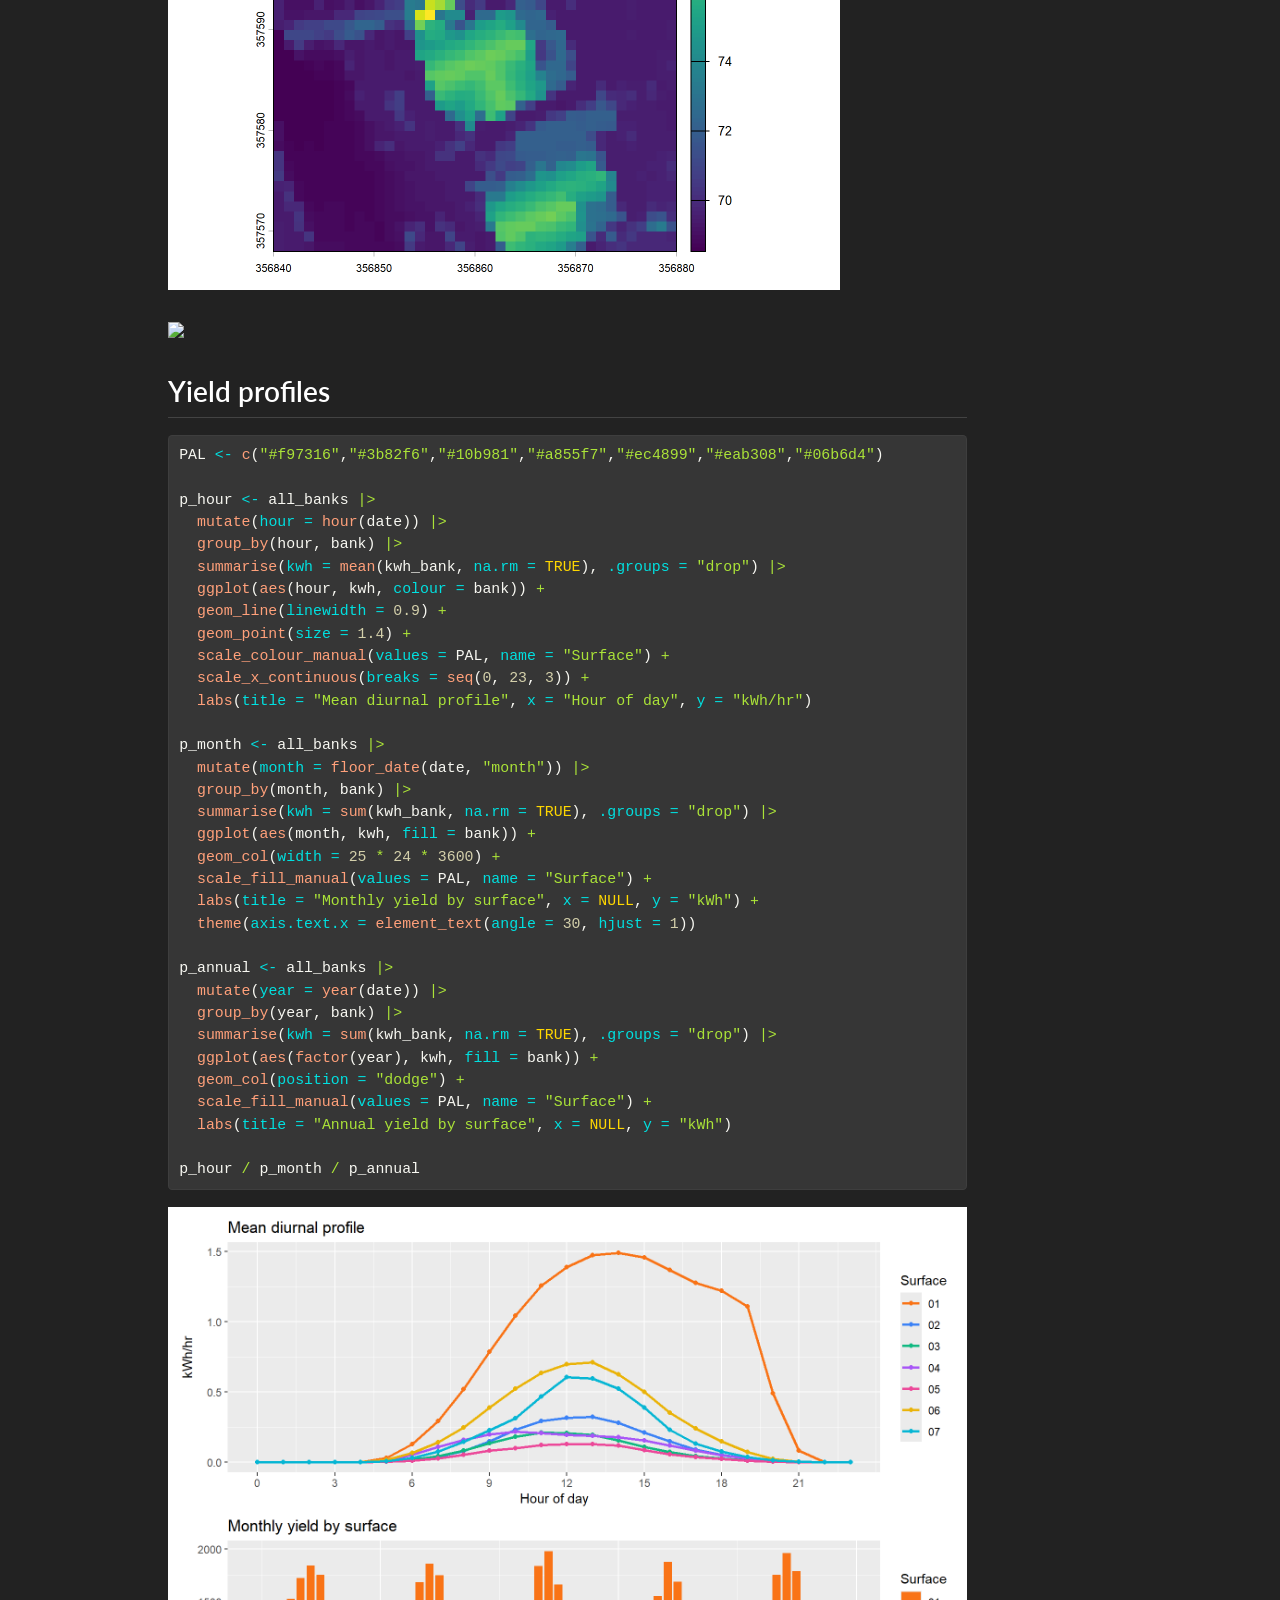
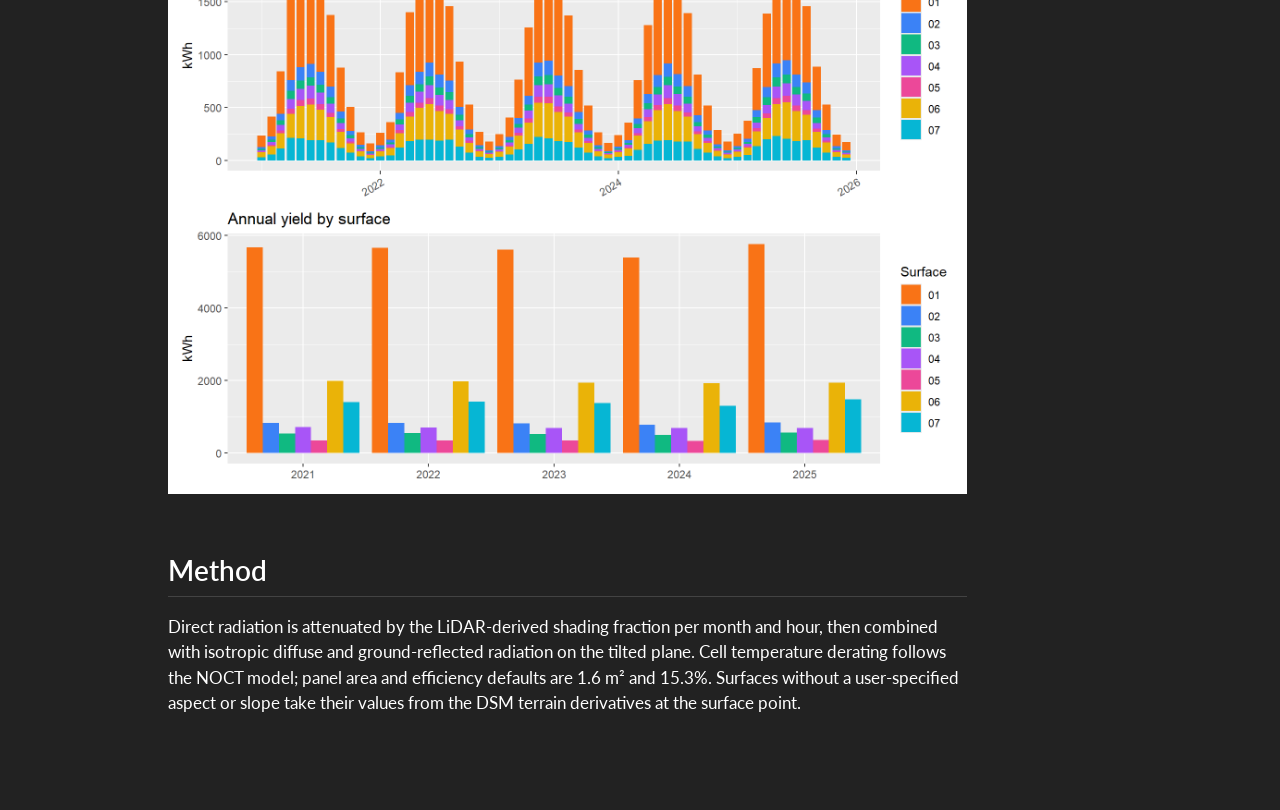
==== commit ceca0435: "Built site for gh-pages" ====
--- a/analysis.html
+++ b/analysis.html
@@ -131,7 +131,7 @@
 <span class="menu-text">Home</span></a>
   </li>  
   <li class="nav-item">
-    <a class="nav-link active" href="./analysis.html" aria-current="page"> 
+    <a class="nav-link" href="./bunbury_solar.qmd"> 
 <span class="menu-text">Analysis</span></a>
   </li>  
   <li class="nav-item">
